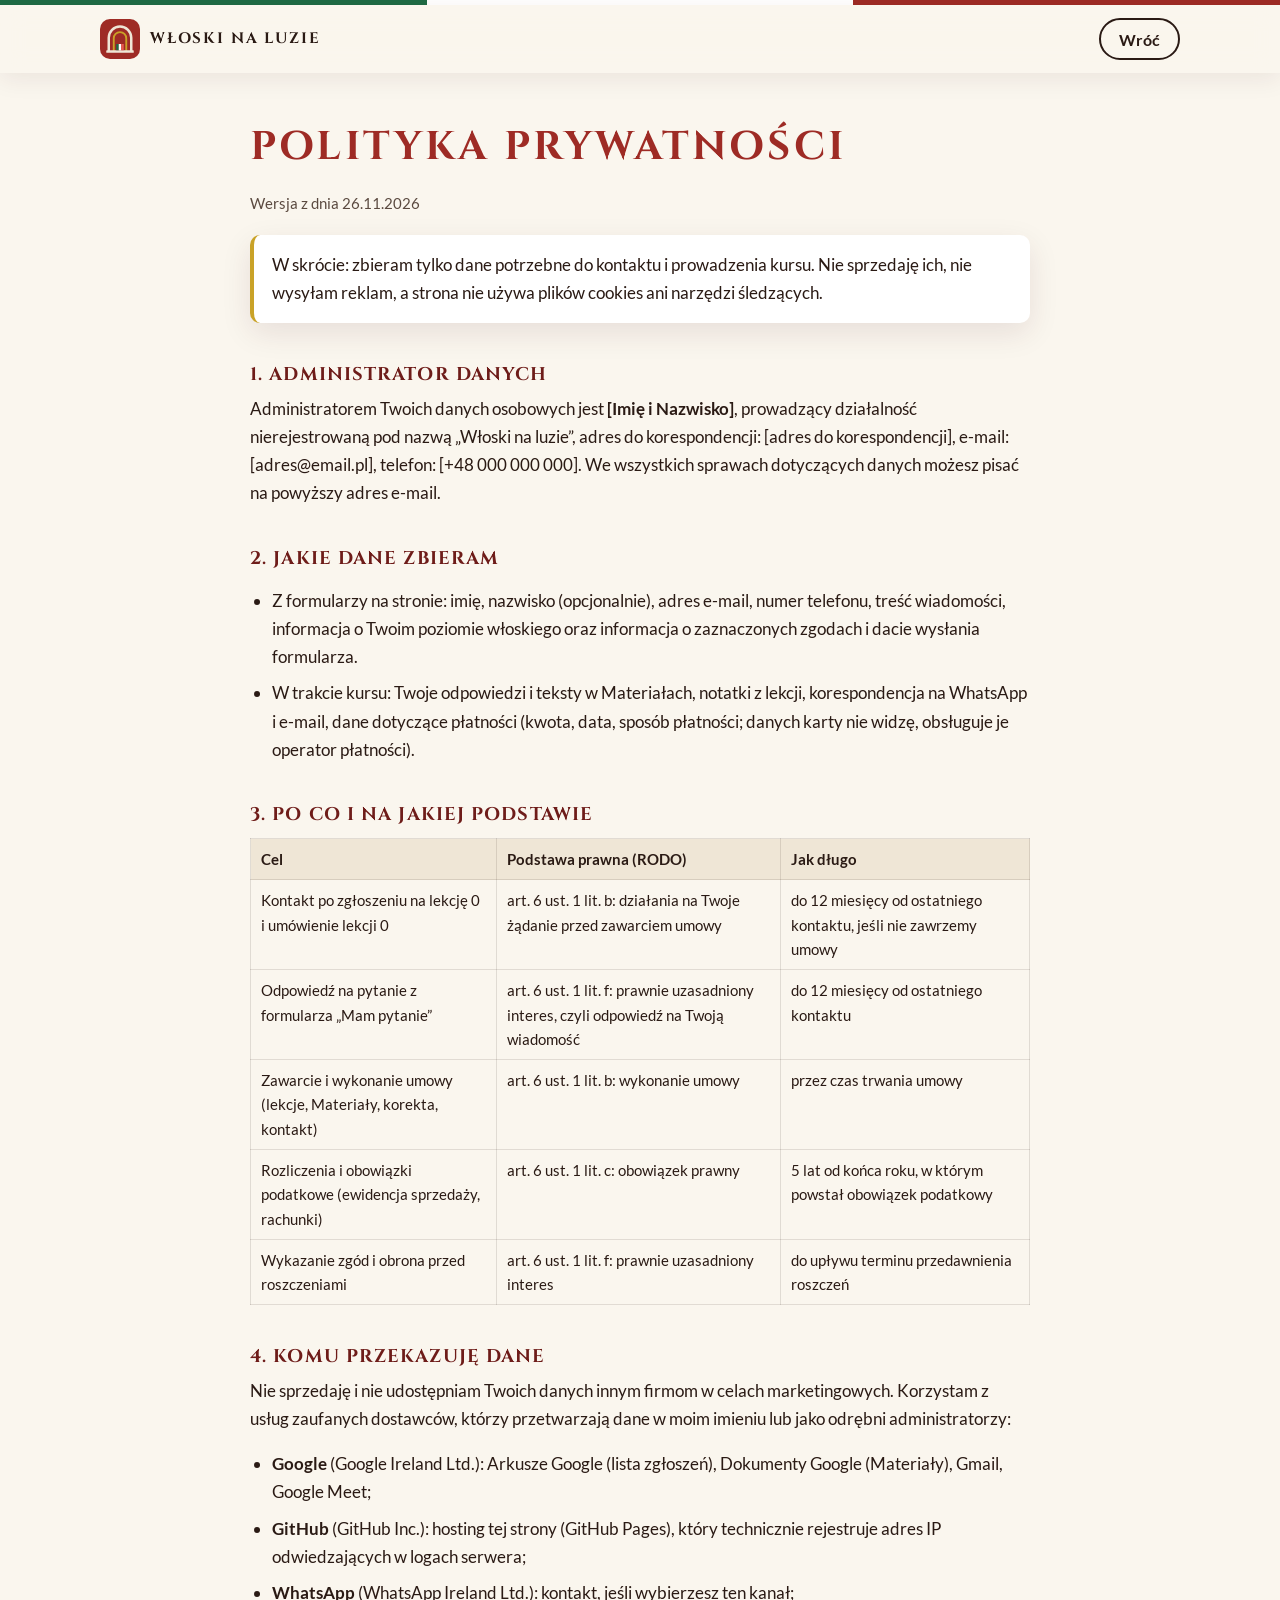
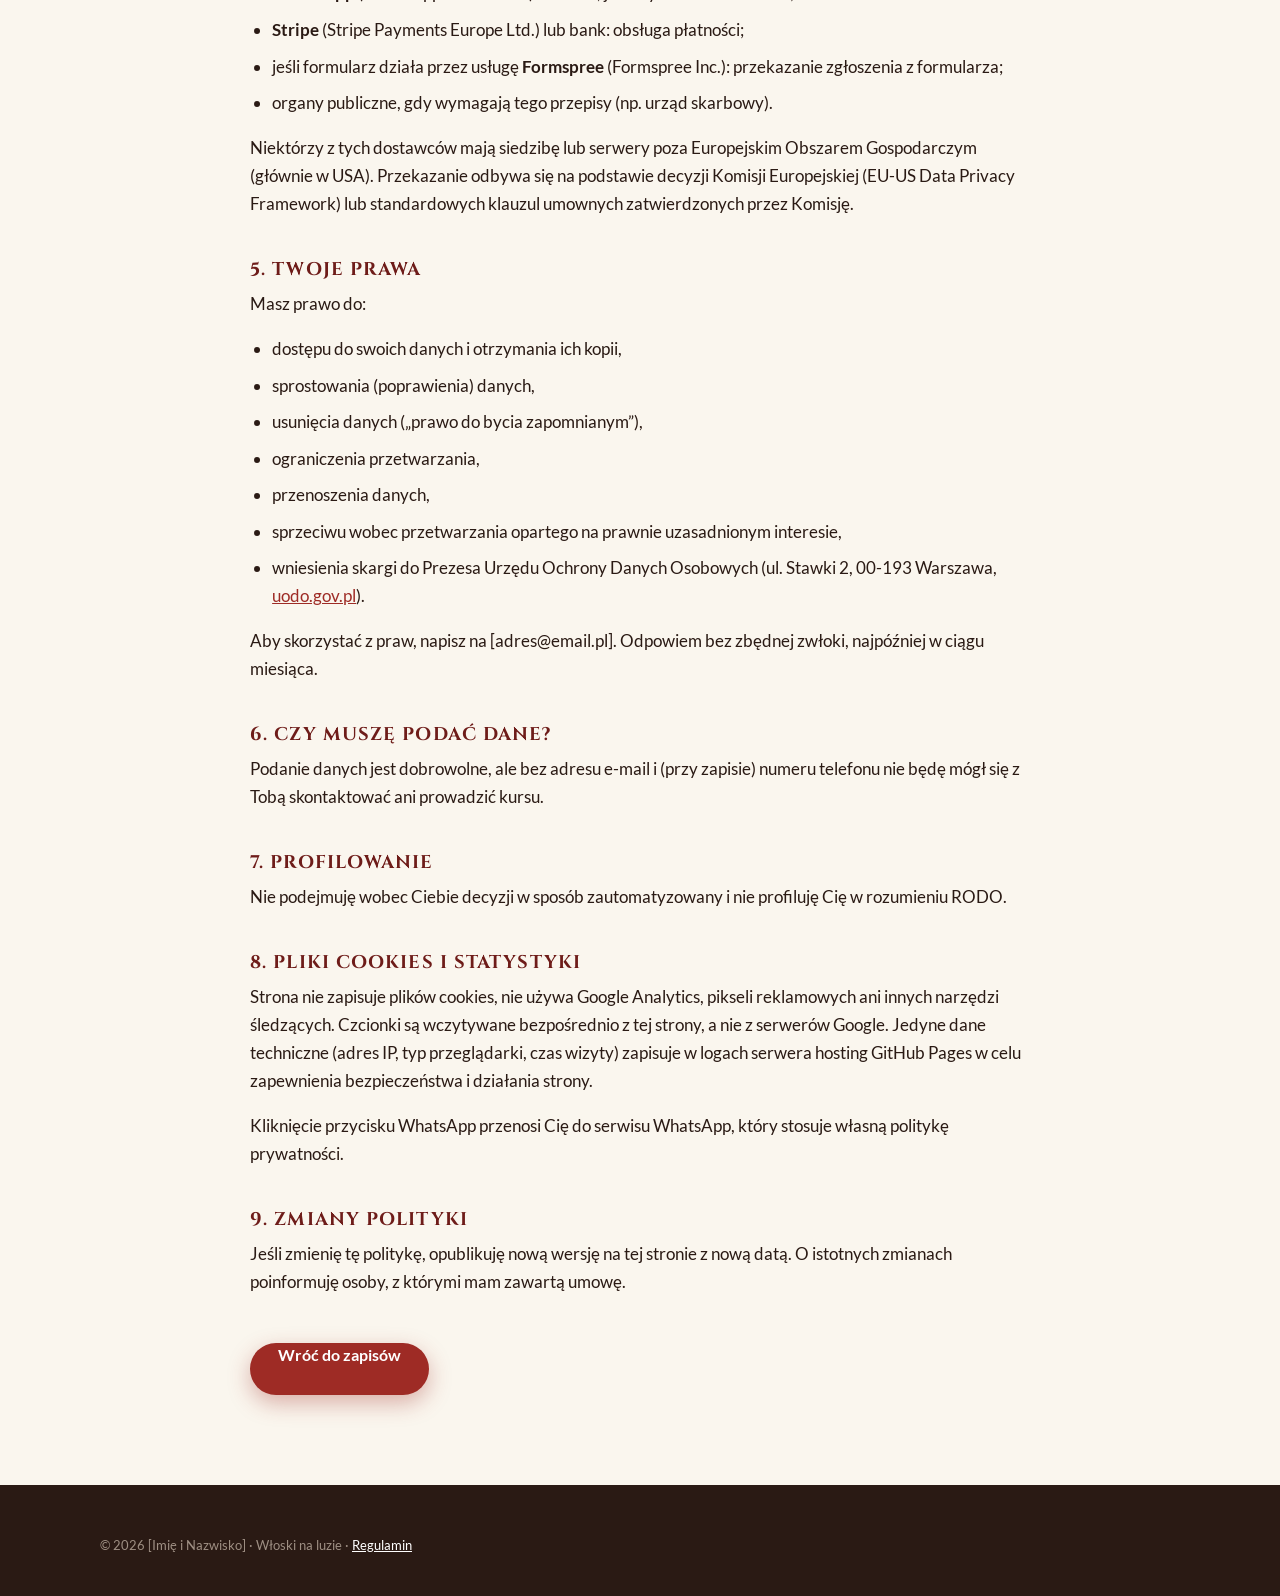
==== polityka-prywatnosci.html @ fc9fe1fd "Strona zapisów na kurs Włoski offline Strona główna (mobile first, animacje), formularze zapisu i py" ====
<!doctype html>
<html lang="pl">
<head>
  <meta charset="utf-8">
  <meta name="viewport" content="width=device-width, initial-scale=1, viewport-fit=cover">
  <title>Polityka prywatności · Włoski na luzie</title>
  <meta name="description" content="Jak Włoski na luzie przetwarza dane osobowe (RODO).">
  <meta name="theme-color" content="#9E2B25">
  <link rel="icon" href="favicon.svg" type="image/svg+xml">
  <link rel="stylesheet" href="assets/css/fonts.css">
  <link rel="stylesheet" href="assets/css/style.css">
</head>
<body>
<div class="tricolore" aria-hidden="true"></div>
<header class="nav scrolled">
  <div class="container nav-inner">
    <a class="brand" href="index.html"><img src="assets/img/logo.svg" alt="" width="40" height="40"><span>Włoski na luzie</span></a>
    <a class="btn btn-ghost" style="min-height:42px;padding:0 18px" href="index.html#zapisy">Wróć</a>
  </div>
</header>

<main class="legal-page" id="main">
  <h1>Polityka prywatności</h1>
  <p class="meta">Wersja z dnia <span data-cfg="termsVersion">26.11.2026</span></p>

  <div class="box-note">W skrócie: zbieram tylko dane potrzebne do kontaktu i prowadzenia kursu. Nie sprzedaję ich, nie wysyłam reklam, a strona nie używa plików cookies ani narzędzi śledzących.</div>

  <h2>1. Administrator danych</h2>
  <p>Administratorem Twoich danych osobowych jest <strong><span data-cfg="ownerName">[Imię i Nazwisko]</span></strong>, prowadzący działalność nierejestrowaną pod nazwą „Włoski na luzie”, adres do korespondencji: <span data-cfg="ownerAddress">[adres do korespondencji]</span>, e-mail: <span data-cfg="ownerEmail">[adres@email.pl]</span>, telefon: <span data-cfg="ownerPhone">[+48 000 000 000]</span>. We wszystkich sprawach dotyczących danych możesz pisać na powyższy adres e-mail.</p>

  <h2>2. Jakie dane zbieram</h2>
  <ul>
    <li>Z formularzy na stronie: imię, nazwisko (opcjonalnie), adres e-mail, numer telefonu, treść wiadomości, informacja o Twoim poziomie włoskiego oraz informacja o zaznaczonych zgodach i dacie wysłania formularza.</li>
    <li>W trakcie kursu: Twoje odpowiedzi i teksty w Materiałach, notatki z lekcji, korespondencja na WhatsApp i e-mail, dane dotyczące płatności (kwota, data, sposób płatności; danych karty nie widzę, obsługuje je operator płatności).</li>
  </ul>

  <h2>3. Po co i na jakiej podstawie</h2>
  <table>
    <thead><tr><th>Cel</th><th>Podstawa prawna (RODO)</th><th>Jak długo</th></tr></thead>
    <tbody>
      <tr><td>Kontakt po zgłoszeniu na lekcję 0 i umówienie lekcji 0</td><td>art. 6 ust. 1 lit. b: działania na Twoje żądanie przed zawarciem umowy</td><td>do 12 miesięcy od ostatniego kontaktu, jeśli nie zawrzemy umowy</td></tr>
      <tr><td>Odpowiedź na pytanie z formularza „Mam pytanie”</td><td>art. 6 ust. 1 lit. f: prawnie uzasadniony interes, czyli odpowiedź na Twoją wiadomość</td><td>do 12 miesięcy od ostatniego kontaktu</td></tr>
      <tr><td>Zawarcie i wykonanie umowy (lekcje, Materiały, korekta, kontakt)</td><td>art. 6 ust. 1 lit. b: wykonanie umowy</td><td>przez czas trwania umowy</td></tr>
      <tr><td>Rozliczenia i obowiązki podatkowe (ewidencja sprzedaży, rachunki)</td><td>art. 6 ust. 1 lit. c: obowiązek prawny</td><td>5 lat od końca roku, w którym powstał obowiązek podatkowy</td></tr>
      <tr><td>Wykazanie zgód i obrona przed roszczeniami</td><td>art. 6 ust. 1 lit. f: prawnie uzasadniony interes</td><td>do upływu terminu przedawnienia roszczeń</td></tr>
    </tbody>
  </table>

  <h2>4. Komu przekazuję dane</h2>
  <p>Nie sprzedaję i nie udostępniam Twoich danych innym firmom w celach marketingowych. Korzystam z usług zaufanych dostawców, którzy przetwarzają dane w moim imieniu lub jako odrębni administratorzy:</p>
  <ul>
    <li><strong>Google</strong> (Google Ireland Ltd.): Arkusze Google (lista zgłoszeń), Dokumenty Google (Materiały), Gmail, Google Meet;</li>
    <li><strong>GitHub</strong> (GitHub Inc.): hosting tej strony (GitHub Pages), który technicznie rejestruje adres IP odwiedzających w logach serwera;</li>
    <li><strong>WhatsApp</strong> (WhatsApp Ireland Ltd.): kontakt, jeśli wybierzesz ten kanał;</li>
    <li><strong>Stripe</strong> (Stripe Payments Europe Ltd.) lub bank: obsługa płatności;</li>
    <li>jeśli formularz działa przez usługę <strong>Formspree</strong> (Formspree Inc.): przekazanie zgłoszenia z formularza;</li>
    <li>organy publiczne, gdy wymagają tego przepisy (np. urząd skarbowy).</li>
  </ul>
  <p>Niektórzy z tych dostawców mają siedzibę lub serwery poza Europejskim Obszarem Gospodarczym (głównie w USA). Przekazanie odbywa się na podstawie decyzji Komisji Europejskiej (EU-US Data Privacy Framework) lub standardowych klauzul umownych zatwierdzonych przez Komisję.</p>

  <h2>5. Twoje prawa</h2>
  <p>Masz prawo do:</p>
  <ul>
    <li>dostępu do swoich danych i otrzymania ich kopii,</li>
    <li>sprostowania (poprawienia) danych,</li>
    <li>usunięcia danych („prawo do bycia zapomnianym”),</li>
    <li>ograniczenia przetwarzania,</li>
    <li>przenoszenia danych,</li>
    <li>sprzeciwu wobec przetwarzania opartego na prawnie uzasadnionym interesie,</li>
    <li>wniesienia skargi do Prezesa Urzędu Ochrony Danych Osobowych (ul. Stawki 2, 00-193 Warszawa, <a href="https://uodo.gov.pl" target="_blank" rel="noopener">uodo.gov.pl</a>).</li>
  </ul>
  <p>Aby skorzystać z praw, napisz na <span data-cfg="ownerEmail">[adres@email.pl]</span>. Odpowiem bez zbędnej zwłoki, najpóźniej w ciągu miesiąca.</p>

  <h2>6. Czy muszę podać dane?</h2>
  <p>Podanie danych jest dobrowolne, ale bez adresu e-mail i (przy zapisie) numeru telefonu nie będę mógł się z Tobą skontaktować ani prowadzić kursu.</p>

  <h2>7. Profilowanie</h2>
  <p>Nie podejmuję wobec Ciebie decyzji w sposób zautomatyzowany i nie profiluję Cię w rozumieniu RODO.</p>

  <h2>8. Pliki cookies i statystyki</h2>
  <p>Strona nie zapisuje plików cookies, nie używa Google Analytics, pikseli reklamowych ani innych narzędzi śledzących. Czcionki są wczytywane bezpośrednio z tej strony, a nie z serwerów Google. Jedyne dane techniczne (adres IP, typ przeglądarki, czas wizyty) zapisuje w logach serwera hosting GitHub Pages w celu zapewnienia bezpieczeństwa i działania strony.</p>
  <p>Kliknięcie przycisku WhatsApp przenosi Cię do serwisu WhatsApp, który stosuje własną politykę prywatności.</p>

  <h2>9. Zmiany polityki</h2>
  <p>Jeśli zmienię tę politykę, opublikuję nową wersję na tej stronie z nową datą. O istotnych zmianach poinformuję osoby, z którymi mam zawartą umowę.</p>

  <a class="btn btn-primary back-top" href="index.html#zapisy">Wróć do zapisów</a>
</main>

<footer class="footer" style="padding-bottom:40px">
  <div class="container"><div class="legal" style="border:0;margin:0;padding:0">© 2026 <span data-cfg="ownerName">[Imię i Nazwisko]</span> · Włoski na luzie · <a href="regulamin.html">Regulamin</a></div></div>
</footer>
<script src="assets/js/config.js"></script>
<script src="assets/js/main.js"></script>
</body>
</html>
---- assets/css/fonts.css ----
/* Cinzel i Lato (SIL Open Font License 1.1), hostowane lokalnie: bez wysyłania IP odwiedzających do Google. */
/* Cinzel normal 500 latin-ext */
@font-face {
  font-family: 'Cinzel';
  font-style: normal;
  font-weight: 500;
  font-display: swap;
  src: url('../fonts/cinzel-latin-ext.woff2') format('woff2');
  unicode-range: U+0100-02BA, U+02BD-02C5, U+02C7-02CC, U+02CE-02D7, U+02DD-02FF, U+0304, U+0308, U+0329, U+1D00-1DBF, U+1E00-1E9F, U+1EF2-1EFF, U+2020, U+20A0-20AB, U+20AD-20C4, U+2113, U+2C60-2C7F, U+A720-A7FF;
}
/* Cinzel normal 500 latin */
@font-face {
  font-family: 'Cinzel';
  font-style: normal;
  font-weight: 500;
  font-display: swap;
  src: url('../fonts/cinzel-latin.woff2') format('woff2');
  unicode-range: U+0000-00FF, U+0131, U+0152-0153, U+02BB-02BC, U+02C6, U+02DA, U+02DC, U+0304, U+0308, U+0329, U+2000-206F, U+20AC, U+2122, U+2191, U+2193, U+2212, U+2215, U+FEFF, U+FFFD;
}
/* Cinzel normal 700 latin-ext */
@font-face {
  font-family: 'Cinzel';
  font-style: normal;
  font-weight: 700;
  font-display: swap;
  src: url('../fonts/cinzel-latin-ext.woff2') format('woff2');
  unicode-range: U+0100-02BA, U+02BD-02C5, U+02C7-02CC, U+02CE-02D7, U+02DD-02FF, U+0304, U+0308, U+0329, U+1D00-1DBF, U+1E00-1E9F, U+1EF2-1EFF, U+2020, U+20A0-20AB, U+20AD-20C4, U+2113, U+2C60-2C7F, U+A720-A7FF;
}
/* Cinzel normal 700 latin */
@font-face {
  font-family: 'Cinzel';
  font-style: normal;
  font-weight: 700;
  font-display: swap;
  src: url('../fonts/cinzel-latin.woff2') format('woff2');
  unicode-range: U+0000-00FF, U+0131, U+0152-0153, U+02BB-02BC, U+02C6, U+02DA, U+02DC, U+0304, U+0308, U+0329, U+2000-206F, U+20AC, U+2122, U+2191, U+2193, U+2212, U+2215, U+FEFF, U+FFFD;
}
/* Lato italic 400 latin-ext */
@font-face {
  font-family: 'Lato';
  font-style: italic;
  font-weight: 400;
  font-display: swap;
  src: url('../fonts/lato-italic-400-latin-ext.woff2') format('woff2');
  unicode-range: U+0100-02BA, U+02BD-02C5, U+02C7-02CC, U+02CE-02D7, U+02DD-02FF, U+0304, U+0308, U+0329, U+1D00-1DBF, U+1E00-1E9F, U+1EF2-1EFF, U+2020, U+20A0-20AB, U+20AD-20C4, U+2113, U+2C60-2C7F, U+A720-A7FF;
}
/* Lato italic 400 latin */
@font-face {
  font-family: 'Lato';
  font-style: italic;
  font-weight: 400;
  font-display: swap;
  src: url('../fonts/lato-italic-400-latin.woff2') format('woff2');
  unicode-range: U+0000-00FF, U+0131, U+0152-0153, U+02BB-02BC, U+02C6, U+02DA, U+02DC, U+0304, U+0308, U+0329, U+2000-206F, U+20AC, U+2122, U+2191, U+2193, U+2212, U+2215, U+FEFF, U+FFFD;
}
/* Lato normal 400 latin-ext */
@font-face {
  font-family: 'Lato';
  font-style: normal;
  font-weight: 400;
  font-display: swap;
  src: url('../fonts/lato-normal-400-latin-ext.woff2') format('woff2');
  unicode-range: U+0100-02BA, U+02BD-02C5, U+02C7-02CC, U+02CE-02D7, U+02DD-02FF, U+0304, U+0308, U+0329, U+1D00-1DBF, U+1E00-1E9F, U+1EF2-1EFF, U+2020, U+20A0-20AB, U+20AD-20C4, U+2113, U+2C60-2C7F, U+A720-A7FF;
}
/* Lato normal 400 latin */
@font-face {
  font-family: 'Lato';
  font-style: normal;
  font-weight: 400;
  font-display: swap;
  src: url('../fonts/lato-normal-400-latin.woff2') format('woff2');
  unicode-range: U+0000-00FF, U+0131, U+0152-0153, U+02BB-02BC, U+02C6, U+02DA, U+02DC, U+0304, U+0308, U+0329, U+2000-206F, U+20AC, U+2122, U+2191, U+2193, U+2212, U+2215, U+FEFF, U+FFFD;
}
/* Lato normal 700 latin-ext */
@font-face {
  font-family: 'Lato';
  font-style: normal;
  font-weight: 700;
  font-display: swap;
  src: url('../fonts/lato-normal-700-latin-ext.woff2') format('woff2');
  unicode-range: U+0100-02BA, U+02BD-02C5, U+02C7-02CC, U+02CE-02D7, U+02DD-02FF, U+0304, U+0308, U+0329, U+1D00-1DBF, U+1E00-1E9F, U+1EF2-1EFF, U+2020, U+20A0-20AB, U+20AD-20C4, U+2113, U+2C60-2C7F, U+A720-A7FF;
}
/* Lato normal 700 latin */
@font-face {
  font-family: 'Lato';
  font-style: normal;
  font-weight: 700;
  font-display: swap;
  src: url('../fonts/lato-normal-700-latin.woff2') format('woff2');
  unicode-range: U+0000-00FF, U+0131, U+0152-0153, U+02BB-02BC, U+02C6, U+02DA, U+02DC, U+0304, U+0308, U+0329, U+2000-206F, U+20AC, U+2122, U+2191, U+2193, U+2212, U+2215, U+FEFF, U+FFFD;
}
---- assets/css/style.css ----
/* ==========================================================
   Włoski na luzie - style strony
   Paleta: marka (czerwień pompejańska, trawertyn, złoto) + akcent trikoloru (zieleń, biel, czerwień)
   ========================================================== */

:root {
  --red: #9E2B25;          /* czerwień pompejańska, kolor główny */
  --red-dark: #6E1C19;
  --green: #1E6B45;        /* zieleń bazyliowa, trikolor */
  --green-light: #2F8A5B;
  --gold: #C9A227;
  --gold-dark: #8C6D12;
  --travertine: #EFE6D6;
  --cream: #FAF6EE;
  --white: #FFFFFF;
  --ink: #2A1A14;
  --ink-soft: #5B4A40;
  --purple: #43182B;       /* tło ciemnych sekcji */
  --line: rgba(42, 26, 20, .12);

  --font-head: "Cinzel", "Times New Roman", serif;
  --font-body: "Lato", system-ui, -apple-system, "Segoe UI", sans-serif;

  --radius: 18px;
  --radius-sm: 10px;
  --shadow: 0 10px 30px rgba(67, 24, 43, .10);
  --shadow-lg: 0 24px 60px rgba(67, 24, 43, .18);
  --max: 1120px;
  --ease: cubic-bezier(.2, .8, .2, 1);
}

*, *::before, *::after { box-sizing: border-box; }
html { scroll-behavior: smooth; -webkit-text-size-adjust: 100%; }
section[id], input, textarea, select, h2[id] { scroll-margin-top: 90px; }
body {
  margin: 0;
  font-family: var(--font-body);
  font-size: 17px;
  line-height: 1.65;
  color: var(--ink);
  background: var(--cream);
  overflow-x: hidden;
}
img, svg { max-width: 100%; display: block; }
a { color: var(--red); }
a:hover { color: var(--red-dark); }
:focus-visible { outline: 3px solid var(--gold); outline-offset: 3px; border-radius: 4px; }

.container { width: 100%; max-width: var(--max); margin: 0 auto; padding: 0 20px; }
.skip { position: absolute; left: -999px; top: 0; background: var(--ink); color: #fff; padding: 10px 14px; z-index: 999; }
.skip:focus { left: 10px; top: 10px; }

/* Trikolor - cienki pasek */
.tricolore { height: 5px; background: linear-gradient(90deg, var(--green) 0 33.33%, var(--white) 33.33% 66.66%, var(--red) 66.66%); }

/* ---------- Typografia ---------- */
h1, h2, h3 { font-family: var(--font-head); font-weight: 700; line-height: 1.2; margin: 0 0 .5em; }
h1 { font-size: clamp(2rem, 7vw, 3.6rem); letter-spacing: .04em; }
h2 { font-size: clamp(1.55rem, 4.6vw, 2.4rem); letter-spacing: .08em; text-transform: uppercase; color: var(--red); }
h3 { font-size: 1.15rem; letter-spacing: .06em; text-transform: uppercase; color: var(--red-dark); }
p { margin: 0 0 1em; }
.eyebrow {
  display: inline-block; font-size: .78rem; font-weight: 700; letter-spacing: .18em; text-transform: uppercase;
  color: var(--green); margin-bottom: 14px;
}
.lead { font-size: 1.12rem; color: var(--ink-soft); max-width: 640px; }
.section { padding: 88px 0; position: relative; }
.section-head { max-width: 720px; margin-bottom: 44px; }
.section-head.center { margin-left: auto; margin-right: auto; text-align: center; }
.section-head.center .lead { margin-left: auto; margin-right: auto; }
.alt { background: var(--travertine); }
.it { font-style: italic; color: var(--green); }
.end { color: var(--red); font-weight: 700; }

/* ---------- Przyciski ---------- */
.btn {
  display: inline-flex; align-items: center; justify-content: center; gap: 10px;
  min-height: 52px; padding: 0 26px; border-radius: 999px; border: 2px solid transparent;
  font: 700 1rem var(--font-body); text-decoration: none; cursor: pointer;
  transition: transform .25s var(--ease), box-shadow .25s var(--ease), background .25s, color .25s;
  -webkit-tap-highlight-color: transparent;
}
.btn:active { transform: scale(.97); }
.btn-primary { background: var(--red); color: #fff; box-shadow: 0 8px 22px rgba(158, 43, 37, .35); }
.btn-primary:hover { background: var(--red-dark); color: #fff; transform: translateY(-2px); }
.btn-green { background: var(--green); color: #fff; box-shadow: 0 8px 22px rgba(30, 107, 69, .3); }
.btn-green:hover { background: var(--green-light); color: #fff; transform: translateY(-2px); }
.btn-ghost { background: transparent; color: var(--ink); border-color: var(--ink); }
.btn-ghost:hover { background: var(--ink); color: #fff; }
.btn-block { width: 100%; }
.btn svg { width: 20px; height: 20px; flex: none; }

/* ---------- Nawigacja ---------- */
.nav {
  position: sticky; top: 0; z-index: 50;
  background: rgba(250, 246, 238, .86); backdrop-filter: saturate(1.4) blur(12px); -webkit-backdrop-filter: saturate(1.4) blur(12px);
  transition: box-shadow .3s;
}
.nav.scrolled { box-shadow: 0 6px 24px rgba(67, 24, 43, .08); }
.nav-inner { display: flex; align-items: center; justify-content: space-between; height: 68px; }
.brand { display: flex; align-items: center; gap: 10px; text-decoration: none; color: var(--ink); }
.brand img { width: 40px; height: 40px; }
.brand span { font-family: var(--font-head); font-weight: 700; letter-spacing: .12em; font-size: .95rem; text-transform: uppercase; }
.nav-links { display: none; gap: 26px; align-items: center; list-style: none; margin: 0; padding: 0; }
.nav-links a { color: var(--ink); text-decoration: none; font-weight: 700; font-size: .95rem; position: relative; }
.nav-links a:not(.btn)::after {
  content: ""; position: absolute; left: 0; right: 0; bottom: -4px; height: 2px; background: var(--red);
  transform: scaleX(0); transform-origin: left; transition: transform .3s var(--ease);
}
.nav-links a:not(.btn):hover::after { transform: scaleX(1); }
.nav-links .btn { min-height: 42px; padding: 0 20px; color: #fff; }
.burger {
  width: 46px; height: 46px; border: 0; background: transparent; cursor: pointer; position: relative;
  -webkit-tap-highlight-color: transparent;
}
.burger span, .burger span::before, .burger span::after {
  position: absolute; left: 11px; width: 24px; height: 2px; background: var(--ink); border-radius: 2px;
  transition: transform .3s var(--ease), background .2s; content: "";
}
.burger span { top: 22px; }
.burger span::before { top: -7px; left: 0; }
.burger span::after { top: 7px; left: 0; }
.nav.open .burger span { background: transparent; }
.nav.open .burger span::before { transform: translateY(7px) rotate(45deg); }
.nav.open .burger span::after { transform: translateY(-7px) rotate(-45deg); }

.mobile-menu {
  position: fixed; inset: 73px 0 0 0; background: var(--cream); z-index: 49;
  display: flex; flex-direction: column; padding: 30px 24px; gap: 6px;
  transform: translateY(-12px); opacity: 0; visibility: hidden;
  transition: opacity .3s var(--ease), transform .3s var(--ease), visibility .3s;
}
.nav.open + .mobile-menu { opacity: 1; transform: none; visibility: visible; }
.mobile-menu a:not(.btn) {
  font-family: var(--font-head); font-size: 1.35rem; letter-spacing: .08em; text-transform: uppercase;
  color: var(--ink); text-decoration: none; padding: 14px 0; border-bottom: 1px solid var(--line);
}
.mobile-menu .btn { margin-top: 22px; }

@media (min-width: 900px) {
  .nav-links { display: flex; }
  .burger, .mobile-menu { display: none; }
}

/* ---------- Hero ---------- */
.hero { position: relative; overflow: hidden; padding: 56px 0 80px; }
.hero-grid { display: grid; gap: 40px; align-items: center; position: relative; z-index: 2; }
.hero h1 { color: var(--ink); }
.hero h1 .accent { color: var(--red); display: block; }
.rotator {
  display: inline-grid; vertical-align: bottom; height: 1.2em; overflow: hidden; color: var(--green);
  font-style: italic;
}
.rotator span { grid-area: 1 / 1; transform: translateY(110%); opacity: 0; transition: transform .6s var(--ease), opacity .6s; }
.rotator span.on { transform: none; opacity: 1; }
.rotator span.out { transform: translateY(-110%); opacity: 0; }
.hero .lead { margin: 18px 0 28px; }
.hero-cta { display: flex; flex-direction: column; gap: 12px; }
.hero-note { font-size: .9rem; color: var(--ink-soft); margin-top: 14px; }
.stats { display: grid; grid-template-columns: repeat(3, 1fr); gap: 12px; margin-top: 34px; }
.stat { background: var(--white); border-radius: var(--radius-sm); padding: 14px 10px; text-align: center; box-shadow: var(--shadow); }
.stat b { display: block; font-family: var(--font-head); font-size: 1.6rem; color: var(--red); line-height: 1.1; }
.stat small { font-size: .78rem; color: var(--ink-soft); line-height: 1.3; display: block; margin-top: 4px; }

.blob { position: absolute; border-radius: 50%; filter: blur(60px); opacity: .35; z-index: 0; animation: float 14s ease-in-out infinite; }
.blob.g { width: 340px; height: 340px; background: var(--green-light); top: -80px; left: -120px; }
.blob.r { width: 380px; height: 380px; background: var(--red); bottom: -140px; right: -140px; animation-delay: -5s; opacity: .22; }
.blob.y { width: 220px; height: 220px; background: var(--gold); top: 40%; right: 20%; animation-delay: -9s; opacity: .22; }
@keyframes float {
  0%, 100% { transform: translate(0, 0) scale(1); }
  33% { transform: translate(30px, -20px) scale(1.08); }
  66% { transform: translate(-20px, 25px) scale(.95); }
}

/* Karta z łukiem w hero */
.hero-art { position: relative; max-width: 420px; margin: 0 auto; width: 100%; }
.arch-card {
  position: relative; background: var(--white); border-radius: 210px 210px var(--radius) var(--radius);
  padding: 34px 26px 26px; box-shadow: var(--shadow-lg); overflow: hidden;
}
.arch-card::before {
  content: ""; position: absolute; inset: 10px; border: 1.5px solid var(--gold);
  border-radius: 200px 200px 12px 12px; pointer-events: none;
}
.arch-svg { width: 100%; height: auto; }
.arch-svg .draw { stroke-dasharray: 1200; stroke-dashoffset: 1200; animation: draw 2.6s var(--ease) .3s forwards; }
@keyframes draw { to { stroke-dashoffset: 0; } }

.conj { position: relative; text-align: center; margin-top: 4px; }
.conj-title { font-family: var(--font-head); letter-spacing: .14em; font-size: .85rem; color: var(--gold-dark); text-transform: uppercase; }
.conj-verb { font-size: 2rem; font-weight: 700; margin: 6px 0 2px; min-height: 1.4em; }
.conj-verb .p { color: var(--ink-soft); font-weight: 400; margin-right: 8px; }
.conj-verb .end { transition: opacity .3s; }
.conj-pl { color: var(--ink-soft); font-size: .95rem; min-height: 1.5em; }
.conj-hint { font-size: .78rem; color: var(--ink-soft); margin-top: 10px; }
.conj-dots { display: flex; justify-content: center; gap: 6px; margin-top: 12px; }
.conj-dots i { width: 7px; height: 7px; border-radius: 50%; background: var(--line); transition: background .3s, transform .3s; }
.conj-dots i.on { background: var(--red); transform: scale(1.3); }

.floating-chip {
  position: absolute; background: var(--white); border-radius: 999px; padding: 8px 14px; font-size: .85rem; font-weight: 700;
  box-shadow: var(--shadow); white-space: nowrap; animation: bob 5s ease-in-out infinite;
}
.floating-chip.c1 { top: 18%; left: -6%; color: var(--green); }
.floating-chip.c2 { bottom: 12%; right: -4%; color: var(--red); animation-delay: -2.5s; }
@keyframes bob { 50% { transform: translateY(-10px); } }

@media (min-width: 900px) {
  .hero { padding: 90px 0 110px; }
  .hero-grid { grid-template-columns: 1.15fr .85fr; gap: 60px; }
  .hero-cta { flex-direction: row; }
}

/* ---------- Reveal przy przewijaniu ---------- */
.reveal { opacity: 0; transform: translateY(28px); transition: opacity .8s var(--ease), transform .8s var(--ease); }
.reveal.in { opacity: 1; transform: none; }
.reveal[data-delay="1"] { transition-delay: .1s; }
.reveal[data-delay="2"] { transition-delay: .2s; }
.reveal[data-delay="3"] { transition-delay: .3s; }
.reveal[data-delay="4"] { transition-delay: .4s; }
.no-js .reveal { opacity: 1; transform: none; }

/* ---------- Karty ---------- */
.grid { display: grid; gap: 18px; }
@media (min-width: 700px) { .grid-2 { grid-template-columns: repeat(2, 1fr); } .grid-3 { grid-template-columns: repeat(2, 1fr); } }
@media (min-width: 1000px) { .grid-3 { grid-template-columns: repeat(3, 1fr); } }
.card {
  background: var(--white); border-radius: var(--radius); padding: 26px; box-shadow: var(--shadow);
  transition: transform .35s var(--ease), box-shadow .35s var(--ease); position: relative;
}
.card:hover { transform: translateY(-4px); box-shadow: var(--shadow-lg); }
.card h3 { margin-top: 14px; }
.card p:last-child { margin-bottom: 0; }
.icon {
  width: 52px; height: 52px; border-radius: 14px; display: grid; place-items: center;
  background: var(--travertine); color: var(--red);
}
.icon svg { width: 26px; height: 26px; }
.icon.g { background: rgba(30, 107, 69, .1); color: var(--green); }
.icon.y { background: rgba(201, 162, 39, .16); color: var(--gold-dark); }

/* Problem -> rozwiązanie */
.pain { display: flex; gap: 14px; align-items: flex-start; }
.pain .x { flex: none; width: 30px; height: 30px; border-radius: 50%; background: rgba(158, 43, 37, .1); color: var(--red); display: grid; place-items: center; font-weight: 700; }
.pain .v { background: rgba(30, 107, 69, .12); color: var(--green); }

/* ---------- Oś czasu kursu ---------- */
.timeline { position: relative; padding: 0 0 0 34px; }
.timeline ol { list-style: none; margin: 0; padding: 0; }
.timeline::before { content: ""; position: absolute; left: 11px; top: 6px; bottom: 6px; width: 3px; background: var(--line); border-radius: 3px; }
.timeline .progress { position: absolute; left: 11px; top: 6px; width: 3px; height: 0; background: linear-gradient(var(--green), var(--gold), var(--red)); border-radius: 3px; transition: height .2s linear; }
.step { position: relative; padding: 0 0 34px; }
.step:last-child { padding-bottom: 0; }
.step::before {
  content: ""; position: absolute; left: -31px; top: 4px; width: 19px; height: 19px; border-radius: 50%;
  background: var(--cream); border: 3px solid var(--line); transition: border-color .4s, background .4s, transform .4s var(--ease);
}
.step.in::before { border-color: var(--red); background: var(--white); transform: scale(1.15); }
.alt .step::before { background: var(--travertine); }
.step-card { background: var(--white); border-radius: var(--radius); padding: 22px; box-shadow: var(--shadow); }
.step-meta { display: flex; flex-wrap: wrap; gap: 8px; margin-bottom: 10px; }
.tag { display: inline-block; font-size: .75rem; font-weight: 700; letter-spacing: .06em; padding: 4px 10px; border-radius: 999px; background: var(--travertine); color: var(--ink-soft); text-transform: uppercase; }
.tag.free { background: var(--green); color: #fff; }
.tag.red { background: rgba(158, 43, 37, .1); color: var(--red); }
.step-card h3 { margin: 0 0 6px; }
.step-card p { margin: 0; color: var(--ink-soft); }
.loop-note { margin-top: 26px; padding: 18px 22px; border-left: 4px solid var(--gold); background: var(--white); border-radius: var(--radius-sm); color: var(--ink-soft); }
@media (min-width: 900px) { .timeline { max-width: 760px; margin: 0 auto; } }

/* ---------- Ciemna sekcja (kolor) ---------- */
.dark { background: var(--purple); color: #F3EAE0; overflow: hidden; }
.dark h2 { color: #fff; }
.dark .lead { color: #D9C9BB; }
.dark .eyebrow { color: var(--gold); }
.dark .card { background: rgba(255, 255, 255, .06); box-shadow: none; border: 1px solid rgba(255, 255, 255, .12); color: #F3EAE0; }
.dark .card h3 { color: var(--gold); }
.dark .card:hover { background: rgba(255, 255, 255, .1); }
.doc-demo { background: #fff; color: var(--ink); border-radius: var(--radius); padding: 22px; box-shadow: var(--shadow-lg); font-size: .95rem; }
.doc-tabs { display: flex; gap: 6px; overflow-x: auto; margin: -6px -6px 16px; padding: 6px; scrollbar-width: none; }
.doc-tabs::-webkit-scrollbar { display: none; }
.doc-tabs span { flex: none; font-size: .75rem; padding: 5px 10px; border-radius: 6px; background: var(--travertine); color: var(--ink-soft); font-weight: 700; }
.doc-tabs span.on { background: var(--red); color: #fff; }
.doc-demo table { width: 100%; border-collapse: collapse; margin: 8px 0 14px; }
.doc-demo th { background: var(--travertine); text-align: left; padding: 6px 10px; font-size: .8rem; }
.doc-demo td { padding: 6px 10px; border-bottom: 1px solid var(--line); }
.m { color: #1F5FA8; font-weight: 700; }
.f { color: #C2185B; font-weight: 700; }
.box { border: 2px solid; border-radius: 8px; padding: 10px 12px; font-size: .9rem; margin-top: 10px; }
.box.ok { border-color: var(--green); background: rgba(30, 107, 69, .06); }
.box.stop { border-color: var(--red); background: #FFF6D6; }

/* ---------- Cennik ---------- */
.price-wrap { display: grid; gap: 22px; align-items: stretch; }
@media (min-width: 900px) { .price-wrap { grid-template-columns: 1fr 1fr; } }
.price-card {
  position: relative; background: var(--white); border-radius: 24px; padding: 34px 28px; box-shadow: var(--shadow-lg);
  border: 2px solid var(--red); overflow: hidden;
}
.price-card::after { content: ""; position: absolute; top: 0; left: 0; right: 0; height: 6px; background: linear-gradient(90deg, var(--green) 0 33.33%, #fff 33.33% 66.66%, var(--red) 66.66%); }
.price { font-family: var(--font-head); font-size: clamp(3rem, 12vw, 4.2rem); color: var(--red); line-height: 1; margin: 10px 0 4px; }
.price small { font-family: var(--font-body); font-size: 1rem; color: var(--ink-soft); }
.per-week { color: var(--green); font-weight: 700; margin-bottom: 18px; }
.checks { list-style: none; padding: 0; margin: 0 0 24px; }
.checks li { position: relative; padding: 7px 0 7px 32px; border-bottom: 1px dashed var(--line); }
.checks li::before {
  content: ""; position: absolute; left: 2px; top: 12px; width: 18px; height: 18px; border-radius: 50%;
  background: var(--green) url("data:image/svg+xml,%3Csvg xmlns='http://www.w3.org/2000/svg' viewBox='0 0 24 24' fill='none' stroke='white' stroke-width='3.5' stroke-linecap='round' stroke-linejoin='round'%3E%3Cpath d='M5 12l5 5 9-10'/%3E%3C/svg%3E") center / 12px no-repeat;
}
.compare { background: var(--white); border-radius: 24px; padding: 28px; box-shadow: var(--shadow); }
.bar-row { margin: 18px 0; }
.bar-label { display: flex; justify-content: space-between; font-weight: 700; font-size: .95rem; margin-bottom: 6px; gap: 10px; }
.bar { height: 16px; border-radius: 999px; background: var(--travertine); overflow: hidden; }
.bar i { display: block; height: 100%; width: 0; border-radius: 999px; transition: width 1.4s var(--ease); }
.bar i.us { background: linear-gradient(90deg, var(--green), var(--green-light)); }
.bar i.them { background: linear-gradient(90deg, #B9A89A, #8E7C70); }
.compare-table { width: 100%; border-collapse: collapse; margin-top: 22px; font-size: .93rem; }
.compare-table th, .compare-table td { padding: 10px 6px; border-bottom: 1px solid var(--line); text-align: left; vertical-align: top; }
.compare-table th { font-size: .78rem; letter-spacing: .06em; text-transform: uppercase; color: var(--ink-soft); }
.compare-table td.y { color: var(--green); font-weight: 700; }
.fine { font-size: .8rem; color: var(--ink-soft); margin-top: 14px; }

/* ---------- O mnie ---------- */
.about { display: grid; gap: 34px; align-items: center; }
@media (min-width: 900px) { .about { grid-template-columns: .8fr 1.2fr; gap: 60px; } }
.portrait { position: relative; max-width: 360px; margin: 0 auto; }
.portrait img { border-radius: 180px 180px var(--radius) var(--radius); box-shadow: var(--shadow-lg); width: 100%; aspect-ratio: 4 / 5; object-fit: cover; background: var(--travertine); }
.portrait::before { content: ""; position: absolute; inset: -12px 12px 12px -12px; border: 2px solid var(--gold); border-radius: 180px 180px var(--radius) var(--radius); z-index: -1; }
.about-facts { display: flex; flex-wrap: wrap; gap: 10px; margin-top: 18px; }
.about-facts span { background: var(--white); border-radius: 999px; padding: 8px 14px; font-weight: 700; font-size: .9rem; box-shadow: var(--shadow); }

/* ---------- FAQ ---------- */
.faq { max-width: 780px; margin: 0 auto; }
.faq details { background: var(--white); border-radius: var(--radius-sm); margin-bottom: 12px; box-shadow: var(--shadow); overflow: hidden; }
.faq summary {
  list-style: none; cursor: pointer; padding: 18px 54px 18px 20px; font-weight: 700; position: relative;
  -webkit-tap-highlight-color: transparent;
}
.faq summary::-webkit-details-marker { display: none; }
.faq summary::after {
  content: ""; position: absolute; right: 20px; top: 50%; width: 12px; height: 12px; margin-top: -8px;
  border-right: 2.5px solid var(--red); border-bottom: 2.5px solid var(--red); transform: rotate(45deg); transition: transform .3s var(--ease);
}
.faq details[open] summary::after { transform: rotate(225deg); margin-top: -2px; }
.faq .ans { padding: 0 20px 18px; color: var(--ink-soft); }
.faq .ans p:last-child { margin: 0; }

/* ---------- Formularze ---------- */
.form-wrap { max-width: 720px; margin: 0 auto; background: var(--white); border-radius: 24px; box-shadow: var(--shadow-lg); overflow: hidden; }
.tabs { display: grid; grid-template-columns: 1fr 1fr; background: var(--travertine); }
.tab {
  border: 0; background: transparent; padding: 18px 10px; font: 700 .95rem var(--font-body); color: var(--ink-soft);
  cursor: pointer; position: relative; -webkit-tap-highlight-color: transparent;
}
.tab[aria-selected="true"] { background: var(--white); color: var(--red); }
.tab[aria-selected="true"]::after { content: ""; position: absolute; left: 20%; right: 20%; top: 0; height: 3px; background: var(--red); border-radius: 0 0 3px 3px; }
.panel { padding: 28px 22px 30px; }
.panel[hidden] { display: none; }
@media (min-width: 700px) { .panel { padding: 36px 40px 40px; } }
.field { margin-bottom: 16px; }
.row2 { display: grid; gap: 0 14px; }
@media (min-width: 600px) { .row2 { grid-template-columns: 1fr 1fr; } }
label.lbl { display: block; font-weight: 700; font-size: .9rem; margin-bottom: 6px; }
label.lbl em { color: var(--red); font-style: normal; }
input[type=text], input[type=email], input[type=tel], select, textarea {
  width: 100%; min-height: 50px; padding: 12px 14px; border: 1.5px solid #D8CBB8; border-radius: 12px;
  font: 16px var(--font-body); color: var(--ink); background: var(--cream); transition: border-color .2s, box-shadow .2s, background .2s;
  -webkit-appearance: none; appearance: none;
}
select { background-image: url("data:image/svg+xml,%3Csvg xmlns='http://www.w3.org/2000/svg' viewBox='0 0 24 24' fill='none' stroke='%239E2B25' stroke-width='2.5'%3E%3Cpath d='M6 9l6 6 6-6'/%3E%3C/svg%3E"); background-repeat: no-repeat; background-position: right 14px center; background-size: 18px; padding-right: 42px; }
textarea { min-height: 110px; resize: vertical; }
input:focus, select:focus, textarea:focus { outline: none; border-color: var(--green); background: #fff; box-shadow: 0 0 0 4px rgba(30, 107, 69, .14); }
.field.err input, .field.err select, .field.err textarea { border-color: var(--red); }
.err-msg { color: var(--red); font-size: .82rem; margin-top: 5px; display: none; }
.field.err .err-msg { display: block; }

.consent { display: flex; gap: 12px; align-items: flex-start; font-size: .88rem; line-height: 1.5; margin-bottom: 12px; color: var(--ink-soft); cursor: pointer; }
.consent input { flex: none; width: 22px; height: 22px; margin: 1px 0 0; accent-color: var(--green); cursor: pointer; }
.consent.err { color: var(--red); }
.rodo-info { font-size: .78rem; line-height: 1.5; color: var(--ink-soft); background: var(--cream); border-radius: 10px; padding: 12px 14px; margin: 16px 0 20px; }
.hp { position: absolute !important; left: -5000px !important; width: 1px; height: 1px; overflow: hidden; }

.form-status { display: none; margin-top: 16px; padding: 14px 16px; border-radius: 12px; font-weight: 700; }
.form-status.ok { display: block; background: rgba(30, 107, 69, .1); color: var(--green); }
.form-status.bad { display: block; background: rgba(158, 43, 37, .08); color: var(--red); }
.btn[disabled] { opacity: .6; pointer-events: none; }
.spinner { width: 18px; height: 18px; border: 2.5px solid rgba(255,255,255,.4); border-top-color: #fff; border-radius: 50%; animation: spin .8s linear infinite; display: none; }
.loading .spinner { display: inline-block; }
@keyframes spin { to { transform: rotate(360deg); } }

.success { text-align: center; padding: 20px 0; }
.success .big-check { width: 76px; height: 76px; margin: 0 auto 16px; border-radius: 50%; background: var(--green); display: grid; place-items: center; animation: pop .5s var(--ease); }
.success .big-check svg { width: 38px; height: 38px; }
@keyframes pop { from { transform: scale(.3); opacity: 0; } }

/* ---------- WhatsApp CTA ---------- */
.wa-band { text-align: center; }
.wa-band .btn { margin-top: 10px; }

/* ---------- Stopka ---------- */
.footer { background: var(--ink); color: #CDBFB3; padding: 50px 0 110px; font-size: .92rem; }
.footer a { color: #fff; }
.footer-grid { display: grid; gap: 26px; }
@media (min-width: 800px) { .footer-grid { grid-template-columns: 1.4fr 1fr 1fr; } .footer { padding-bottom: 40px; } }
.footer h4 { font-family: var(--font-head); letter-spacing: .12em; text-transform: uppercase; color: #fff; font-size: .9rem; margin: 0 0 12px; }
.footer ul { list-style: none; padding: 0; margin: 0; }
.footer li { margin-bottom: 8px; }
.footer .legal { border-top: 1px solid rgba(255,255,255,.12); margin-top: 30px; padding-top: 18px; font-size: .8rem; color: #9E8F83; }

/* ---------- Pasek CTA na telefonie ---------- */
.mobile-cta {
  position: fixed; left: 12px; right: 12px; bottom: 12px; z-index: 40; display: grid; grid-template-columns: 1fr auto; gap: 10px;
  padding: 10px; background: rgba(255, 255, 255, .94); backdrop-filter: blur(10px); -webkit-backdrop-filter: blur(10px);
  border-radius: 999px; box-shadow: var(--shadow-lg);
  transform: translateY(140%); transition: transform .45s var(--ease);
  padding-bottom: calc(10px + env(safe-area-inset-bottom, 0px) * .5);
}
.mobile-cta.show { transform: none; }
.mobile-cta .btn { min-height: 46px; }
.mobile-cta .wa { width: 46px; padding: 0; background: #25D366; color: #fff; }
@media (min-width: 900px) { .mobile-cta { display: none; } }

/* ---------- Strony prawne ---------- */
.legal-page { max-width: 820px; margin: 0 auto; padding: 50px 20px 90px; }
.legal-page h1 { font-size: clamp(1.7rem, 6vw, 2.5rem); color: var(--red); text-transform: uppercase; letter-spacing: .08em; }
.legal-page h2 { font-size: 1.15rem; color: var(--red-dark); margin-top: 2.2em; letter-spacing: .06em; }
.legal-page ol, .legal-page ul { padding-left: 1.3em; }
.legal-page li { margin-bottom: .5em; }
.legal-page .meta { color: var(--ink-soft); font-size: .92rem; }
.legal-page .box-note { background: var(--white); border-left: 4px solid var(--gold); padding: 16px 18px; border-radius: var(--radius-sm); margin: 20px 0; box-shadow: var(--shadow); }
.legal-page table { width: 100%; border-collapse: collapse; font-size: .92rem; margin: 12px 0; }
.legal-page th, .legal-page td { border: 1px solid var(--line); padding: 8px 10px; text-align: left; vertical-align: top; }
.legal-page th { background: var(--travertine); }
.toc { background: var(--white); border-radius: var(--radius); padding: 18px 22px; box-shadow: var(--shadow); }
.toc ol { margin: 0; columns: 1; }
@media (min-width: 700px) { .toc ol { columns: 2; } }
.form-box { border: 1.5px dashed var(--ink-soft); border-radius: var(--radius-sm); padding: 18px; background: var(--white); }
.back-top { display: inline-block; margin-top: 30px; }

/* ---------- Mniej ruchu ---------- */
@media (prefers-reduced-motion: reduce) {
  *, *::before, *::after { animation-duration: .001ms !important; animation-iteration-count: 1 !important; transition-duration: .001ms !important; scroll-behavior: auto !important; }
  .reveal { opacity: 1; transform: none; }
}

@media print {
  .nav, .mobile-menu, .mobile-cta, .tricolore { display: none !important; }
  body { background: #fff; }
}
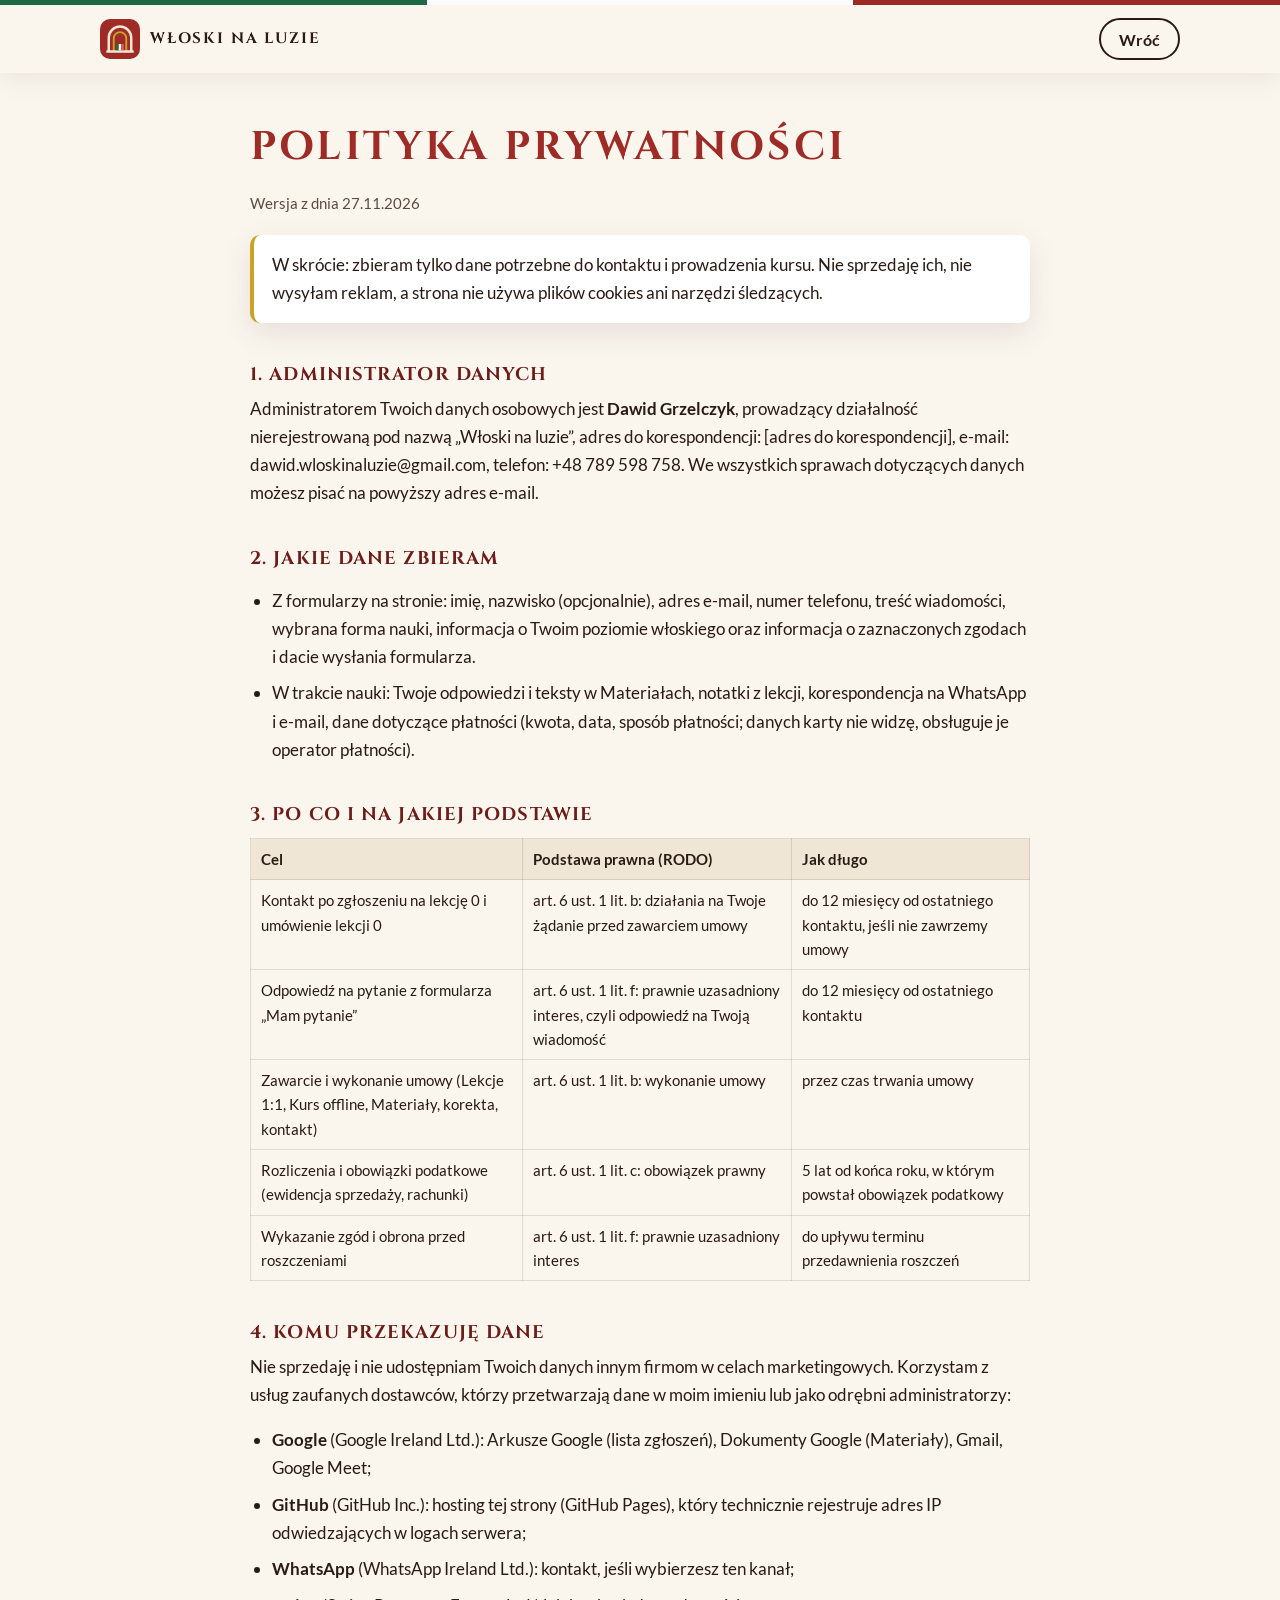
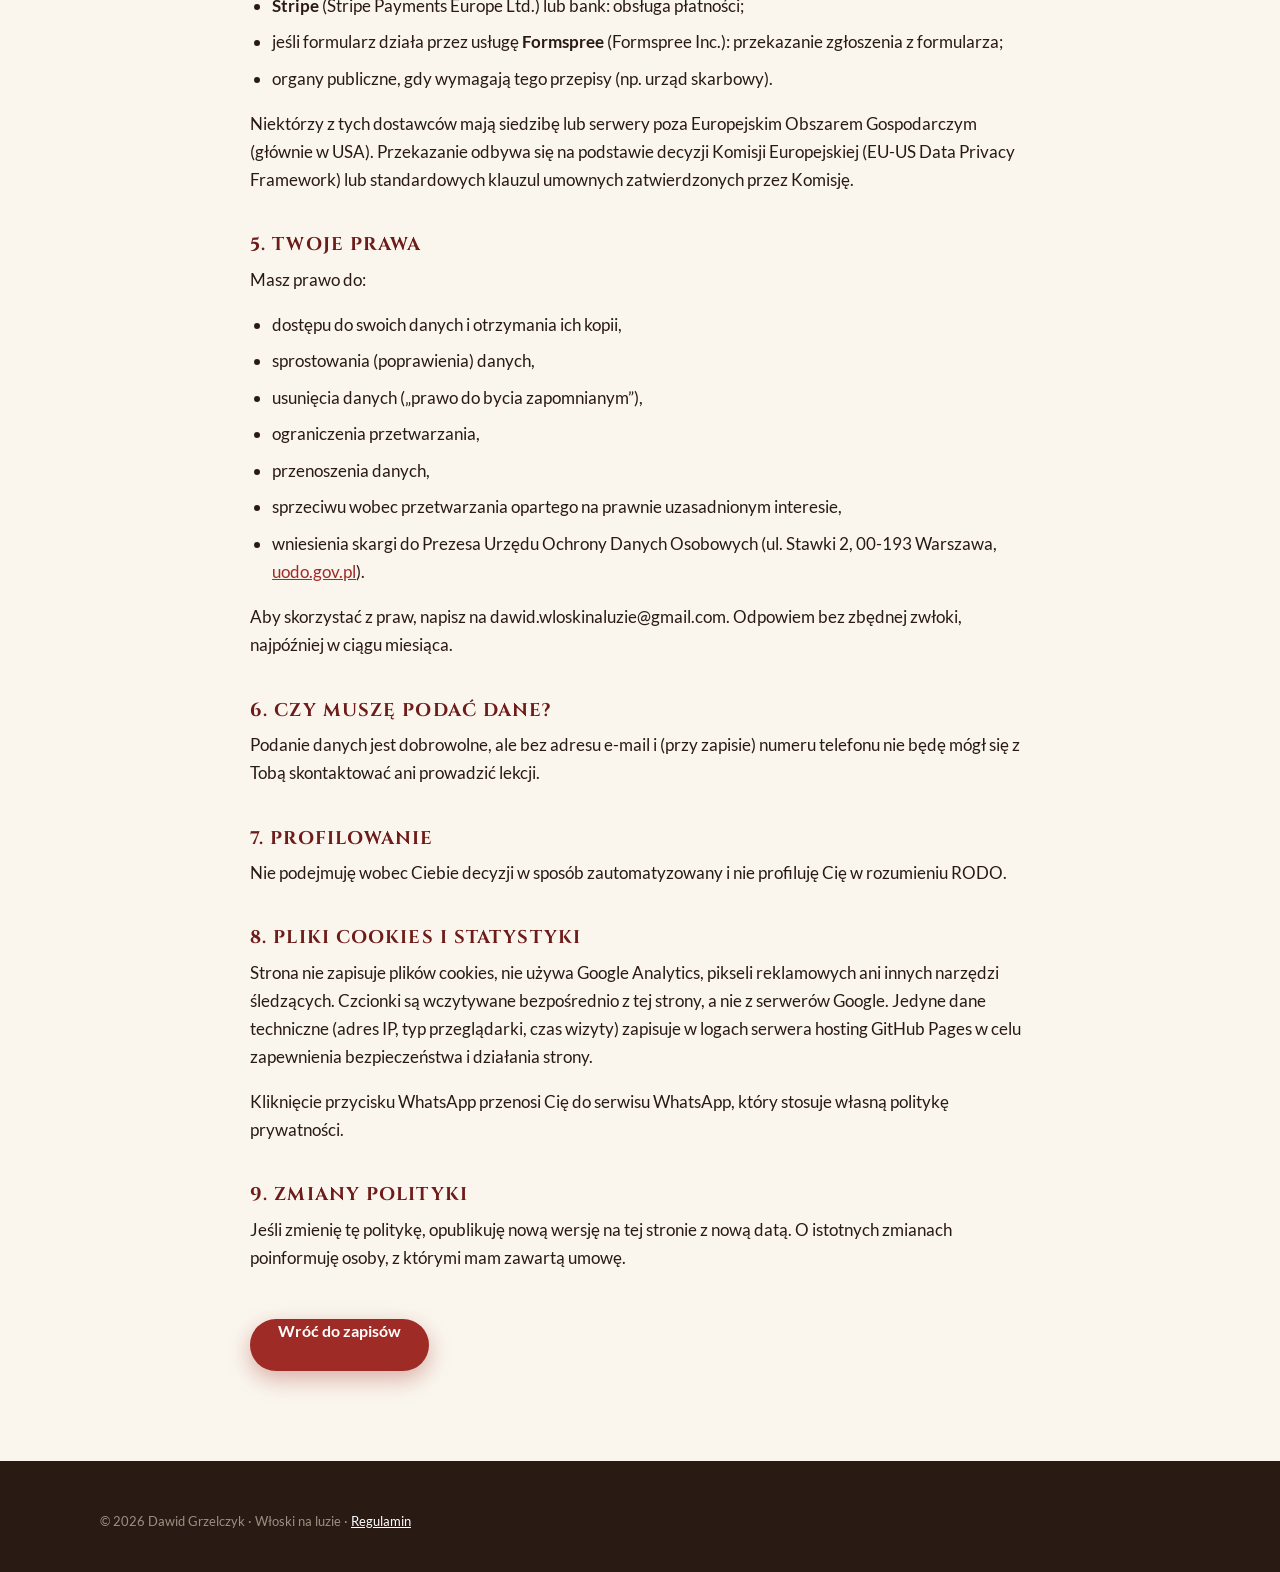
==== commit d22a3b0a: "Lekcje 1:1 online obok kursu offline, imię Dawid, poprawki sprzedażowe - sekcja wyboru: lekcje 1:1 (" ====
--- a/polityka-prywatnosci.html
+++ b/polityka-prywatnosci.html
@@ -21,7 +21,7 @@
 
 <main class="legal-page" id="main">
   <h1>Polityka prywatności</h1>
-  <p class="meta">Wersja z dnia <span data-cfg="termsVersion">26.11.2026</span></p>
+  <p class="meta">Wersja z dnia <span data-cfg="termsVersion">27.11.2026</span></p>
 
   <div class="box-note">W skrócie: zbieram tylko dane potrzebne do kontaktu i prowadzenia kursu. Nie sprzedaję ich, nie wysyłam reklam, a strona nie używa plików cookies ani narzędzi śledzących.</div>
 
@@ -30,8 +30,8 @@
 
   <h2>2. Jakie dane zbieram</h2>
   <ul>
-    <li>Z formularzy na stronie: imię, nazwisko (opcjonalnie), adres e-mail, numer telefonu, treść wiadomości, informacja o Twoim poziomie włoskiego oraz informacja o zaznaczonych zgodach i dacie wysłania formularza.</li>
-    <li>W trakcie kursu: Twoje odpowiedzi i teksty w Materiałach, notatki z lekcji, korespondencja na WhatsApp i e-mail, dane dotyczące płatności (kwota, data, sposób płatności; danych karty nie widzę, obsługuje je operator płatności).</li>
+    <li>Z formularzy na stronie: imię, nazwisko (opcjonalnie), adres e-mail, numer telefonu, treść wiadomości, wybrana forma nauki, informacja o Twoim poziomie włoskiego oraz informacja o zaznaczonych zgodach i dacie wysłania formularza.</li>
+    <li>W trakcie nauki: Twoje odpowiedzi i teksty w Materiałach, notatki z lekcji, korespondencja na WhatsApp i e-mail, dane dotyczące płatności (kwota, data, sposób płatności; danych karty nie widzę, obsługuje je operator płatności).</li>
   </ul>
 
   <h2>3. Po co i na jakiej podstawie</h2>
@@ -40,7 +40,7 @@
     <tbody>
       <tr><td>Kontakt po zgłoszeniu na lekcję 0 i umówienie lekcji 0</td><td>art. 6 ust. 1 lit. b: działania na Twoje żądanie przed zawarciem umowy</td><td>do 12 miesięcy od ostatniego kontaktu, jeśli nie zawrzemy umowy</td></tr>
       <tr><td>Odpowiedź na pytanie z formularza „Mam pytanie”</td><td>art. 6 ust. 1 lit. f: prawnie uzasadniony interes, czyli odpowiedź na Twoją wiadomość</td><td>do 12 miesięcy od ostatniego kontaktu</td></tr>
-      <tr><td>Zawarcie i wykonanie umowy (lekcje, Materiały, korekta, kontakt)</td><td>art. 6 ust. 1 lit. b: wykonanie umowy</td><td>przez czas trwania umowy</td></tr>
+      <tr><td>Zawarcie i wykonanie umowy (Lekcje 1:1, Kurs offline, Materiały, korekta, kontakt)</td><td>art. 6 ust. 1 lit. b: wykonanie umowy</td><td>przez czas trwania umowy</td></tr>
       <tr><td>Rozliczenia i obowiązki podatkowe (ewidencja sprzedaży, rachunki)</td><td>art. 6 ust. 1 lit. c: obowiązek prawny</td><td>5 lat od końca roku, w którym powstał obowiązek podatkowy</td></tr>
       <tr><td>Wykazanie zgód i obrona przed roszczeniami</td><td>art. 6 ust. 1 lit. f: prawnie uzasadniony interes</td><td>do upływu terminu przedawnienia roszczeń</td></tr>
     </tbody>
@@ -72,7 +72,7 @@
   <p>Aby skorzystać z praw, napisz na <span data-cfg="ownerEmail">[adres@email.pl]</span>. Odpowiem bez zbędnej zwłoki, najpóźniej w ciągu miesiąca.</p>
 
   <h2>6. Czy muszę podać dane?</h2>
-  <p>Podanie danych jest dobrowolne, ale bez adresu e-mail i (przy zapisie) numeru telefonu nie będę mógł się z Tobą skontaktować ani prowadzić kursu.</p>
+  <p>Podanie danych jest dobrowolne, ale bez adresu e-mail i (przy zapisie) numeru telefonu nie będę mógł się z Tobą skontaktować ani prowadzić lekcji.</p>
 
   <h2>7. Profilowanie</h2>
   <p>Nie podejmuję wobec Ciebie decyzji w sposób zautomatyzowany i nie profiluję Cię w rozumieniu RODO.</p>
--- a/assets/css/style.css
+++ b/assets/css/style.css
@@ -144,7 +144,8 @@
 
 /* ---------- Hero ---------- */
 .hero { position: relative; overflow: hidden; padding: 56px 0 80px; }
-.hero-grid { display: grid; gap: 40px; align-items: center; position: relative; z-index: 2; }
+.hero-grid { display: grid; grid-template-columns: minmax(0, 1fr); gap: 40px; align-items: center; position: relative; z-index: 2; }
+.hero-grid > * { min-width: 0; }
 .hero h1 { color: var(--ink); }
 .hero h1 .accent { color: var(--red); display: block; }
 .rotator {
@@ -446,3 +447,50 @@
   .nav, .mobile-menu, .mobile-cta, .tricolore { display: none !important; }
   body { background: #fff; }
 }
+
+/* ---------- Dwa produkty ---------- */
+.products { display: grid; gap: 22px; max-width: 920px; margin: 0 auto; }
+@media (min-width: 820px) { .products { grid-template-columns: 1fr 1fr; align-items: stretch; } }
+.product {
+  position: relative; background: var(--white); border-radius: 24px; padding: 30px 26px; box-shadow: var(--shadow);
+  border: 2px solid transparent; display: flex; flex-direction: column; transition: transform .35s var(--ease), box-shadow .35s var(--ease);
+}
+.product:hover { transform: translateY(-4px); box-shadow: var(--shadow-lg); }
+.product.featured { border-color: var(--green); }
+.product h3 { font-size: 1.35rem; margin: 14px 0 4px; }
+.product .tag { align-self: flex-start; }
+.product .checks { flex: 1; }
+.product-price { font-family: var(--font-head); font-size: 2.6rem; color: var(--red); line-height: 1.1; margin: 6px 0 12px; }
+.product.featured .product-price { color: var(--green); }
+.product-price small { font-family: var(--font-body); font-size: .95rem; color: var(--ink-soft); }
+.product-for { color: var(--ink-soft); font-size: .98rem; }
+.ribbon {
+  position: absolute; top: -14px; right: 22px; background: var(--green); color: #fff; font-size: .75rem; font-weight: 700;
+  letter-spacing: .08em; text-transform: uppercase; padding: 6px 12px; border-radius: 999px; box-shadow: var(--shadow);
+}
+.center-note { text-align: center; margin: 30px 0 0; color: var(--ink-soft); }
+.center-note a { font-weight: 700; }
+.cta-row { text-align: center; margin-top: 34px; }
+.compare-wide { max-width: 920px; margin: 0 auto; }
+.compare-wide .cta-row { margin-top: 22px; }
+.bar i.us2 { background: linear-gradient(90deg, var(--red), var(--red-dark)); }
+.table-scroll { overflow-x: auto; -webkit-overflow-scrolling: touch; }
+.table-scroll .compare-table { min-width: 460px; }
+
+/* ---------- Jak zacząć ---------- */
+.start-steps { list-style: none; padding: 0; margin: 0 auto 34px; max-width: 820px; display: grid; gap: 12px; }
+@media (min-width: 760px) { .start-steps { grid-template-columns: repeat(3, 1fr); } }
+.start-steps li { display: flex; align-items: center; gap: 12px; background: var(--white); border-radius: var(--radius-sm); padding: 14px 16px; box-shadow: var(--shadow); font-weight: 700; font-size: .95rem; }
+.start-steps b { flex: none; width: 34px; height: 34px; border-radius: 50%; display: grid; place-items: center; background: var(--red); color: #fff; font-family: var(--font-head); }
+
+/* ---------- Wybór produktu w formularzu ---------- */
+.seg { display: grid; grid-template-columns: repeat(3, 1fr); gap: 8px; }
+.seg label { cursor: pointer; position: relative; }
+.seg input { position: absolute; opacity: 0; pointer-events: none; }
+.seg span {
+  display: flex; align-items: center; justify-content: center; text-align: center; min-height: 50px; padding: 6px 8px;
+  border: 1.5px solid #D8CBB8; border-radius: 12px; background: var(--cream); font-weight: 700; font-size: .92rem;
+  transition: background .2s, border-color .2s, color .2s;
+}
+.seg input:checked + span { background: var(--green); border-color: var(--green); color: #fff; }
+.seg input:focus-visible + span { outline: 3px solid var(--gold); outline-offset: 2px; }
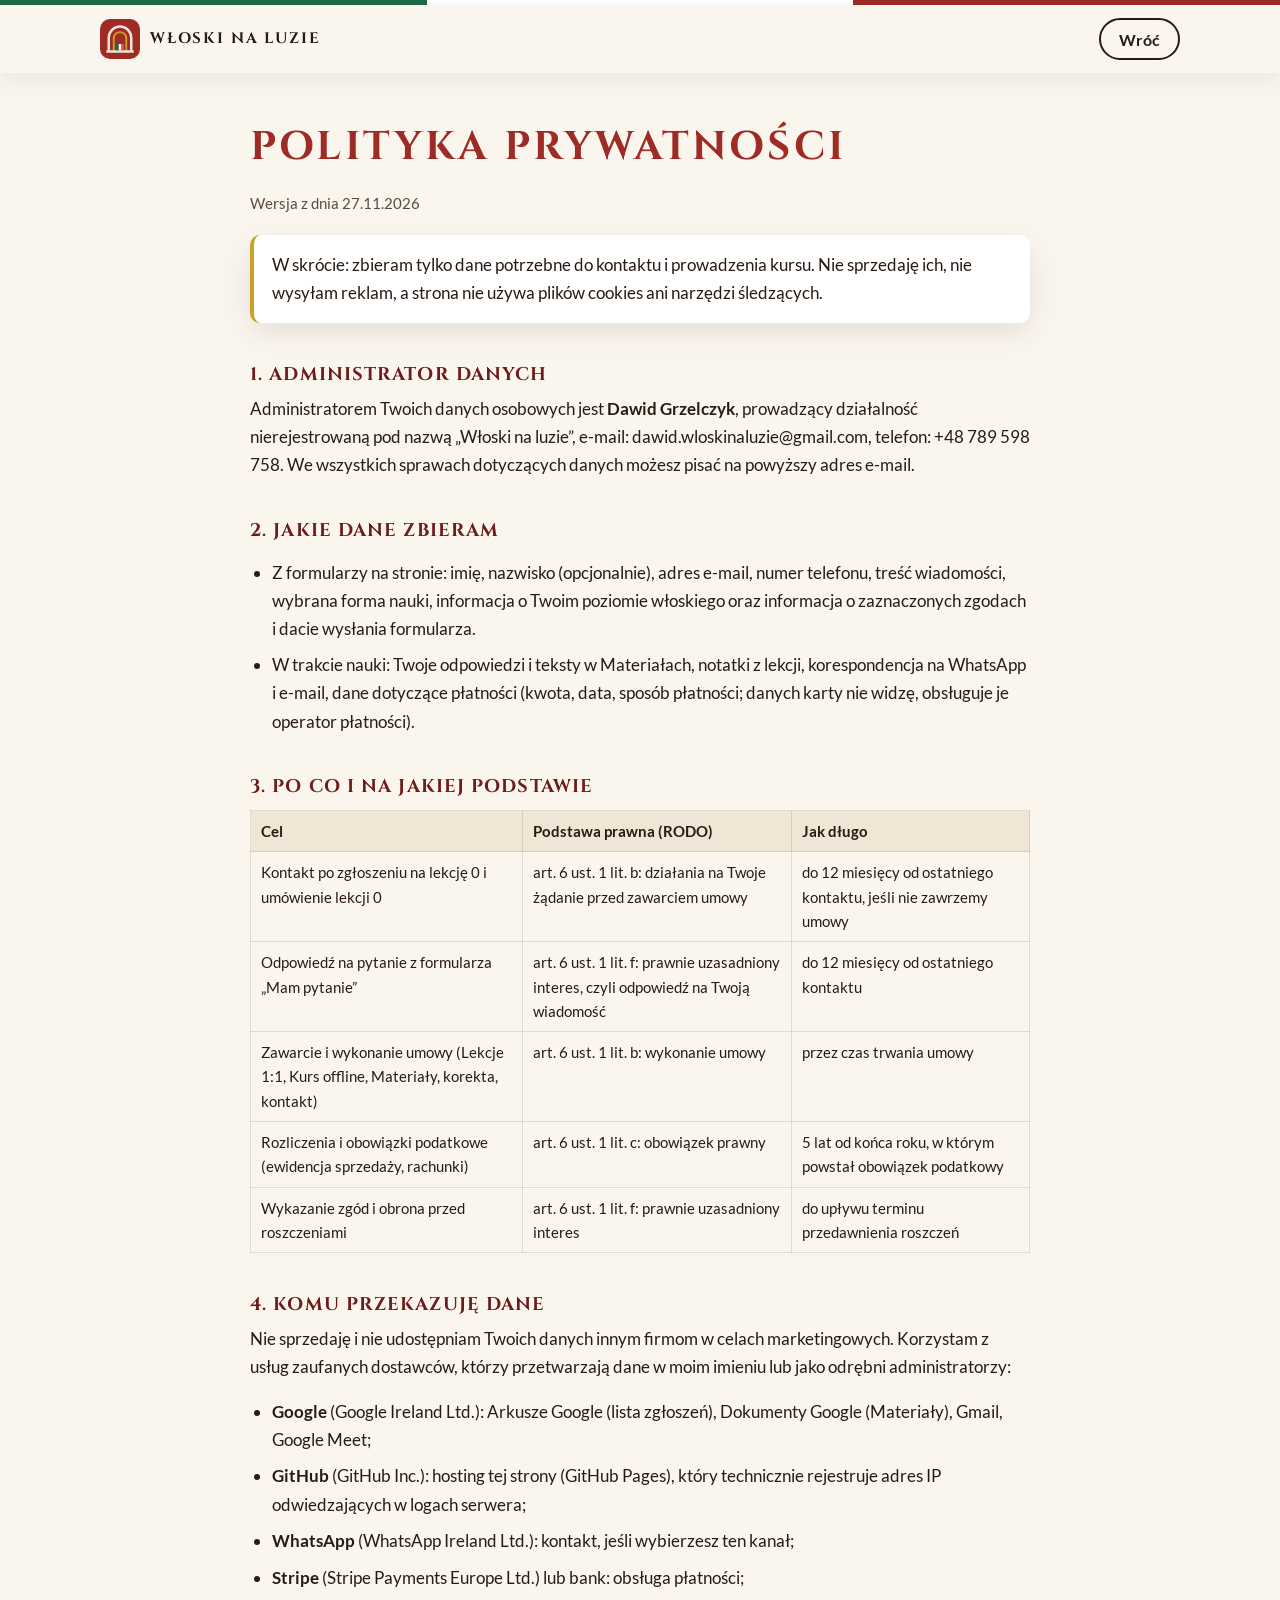
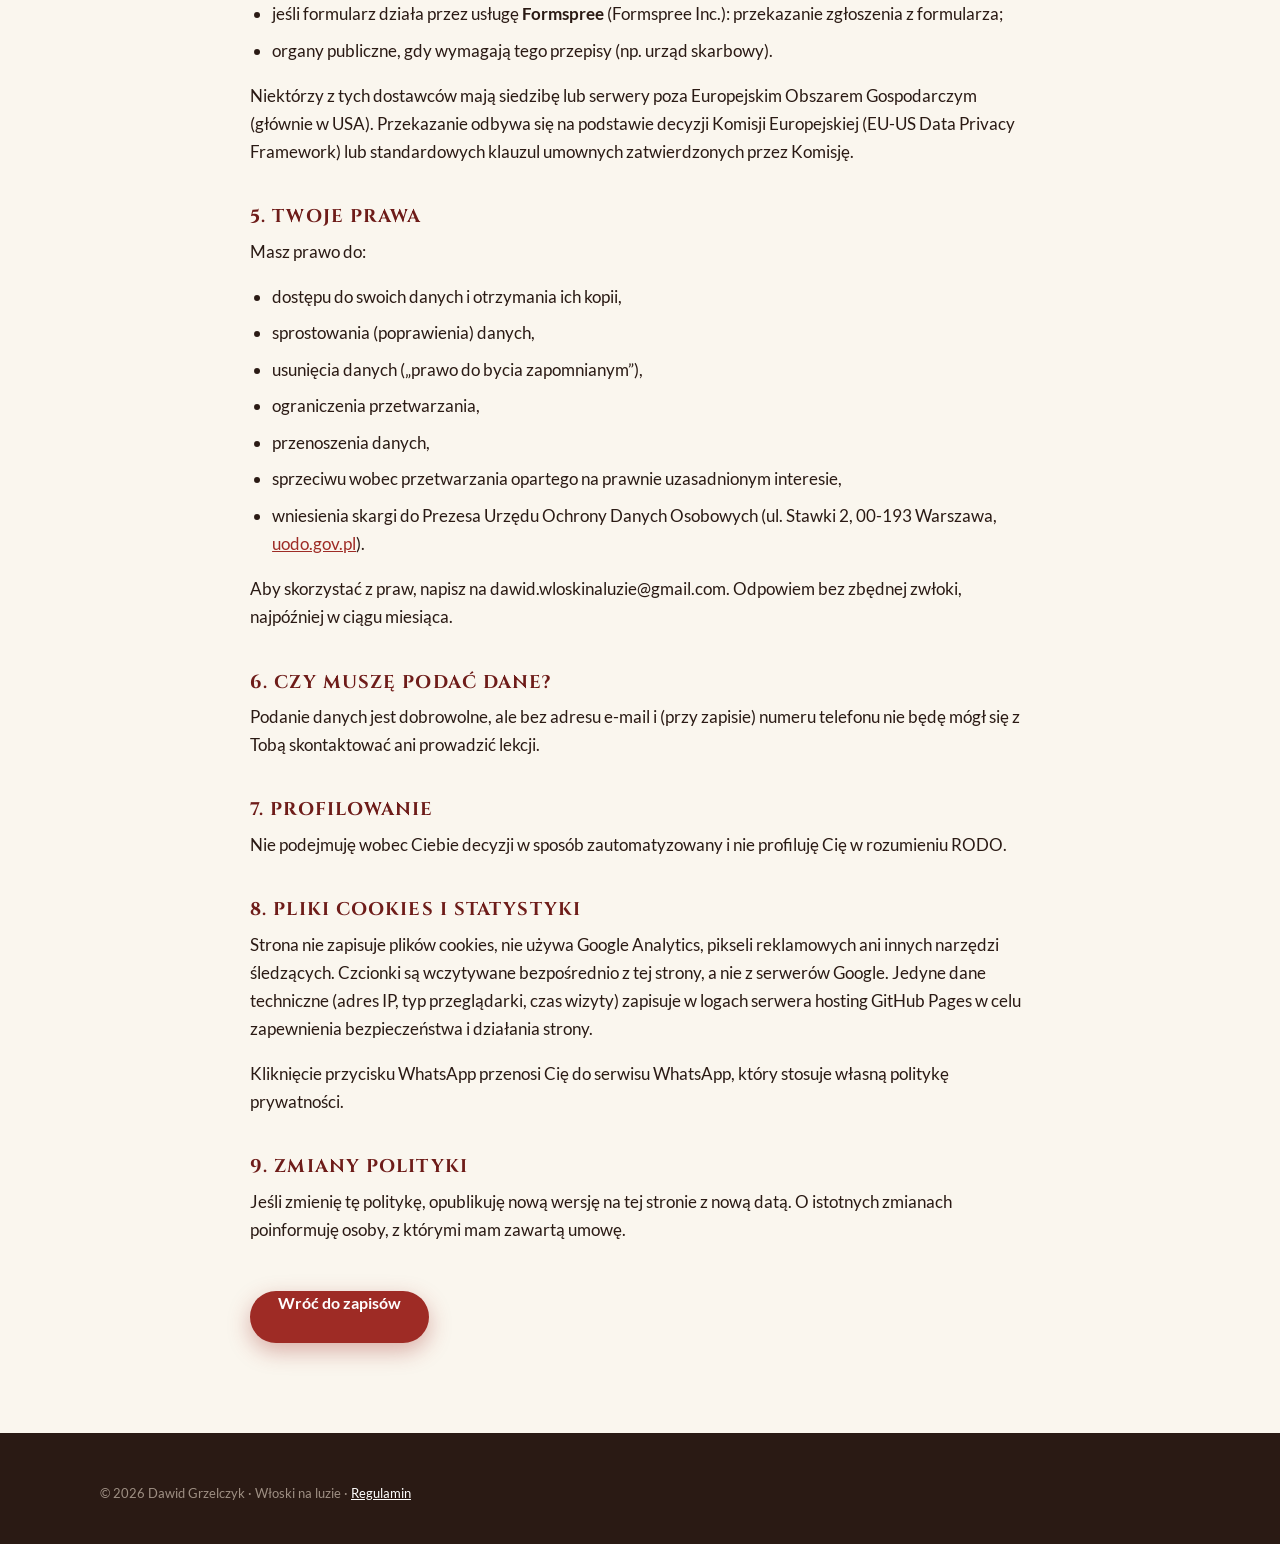
==== commit 0c062116: "Obóz L1-3 w cenie pierwszego miesiąca, kontakt e-mail zamiast adresu Adres pocztowy jest opcjonalny " ====
--- a/polityka-prywatnosci.html
+++ b/polityka-prywatnosci.html
@@ -26,7 +26,7 @@
   <div class="box-note">W skrócie: zbieram tylko dane potrzebne do kontaktu i prowadzenia kursu. Nie sprzedaję ich, nie wysyłam reklam, a strona nie używa plików cookies ani narzędzi śledzących.</div>
 
   <h2>1. Administrator danych</h2>
-  <p>Administratorem Twoich danych osobowych jest <strong><span data-cfg="ownerName">[Imię i Nazwisko]</span></strong>, prowadzący działalność nierejestrowaną pod nazwą „Włoski na luzie”, adres do korespondencji: <span data-cfg="ownerAddress">[adres do korespondencji]</span>, e-mail: <span data-cfg="ownerEmail">[adres@email.pl]</span>, telefon: <span data-cfg="ownerPhone">[+48 000 000 000]</span>. We wszystkich sprawach dotyczących danych możesz pisać na powyższy adres e-mail.</p>
+  <p>Administratorem Twoich danych osobowych jest <strong><span data-cfg="ownerName">[Imię i Nazwisko]</span></strong>, prowadzący działalność nierejestrowaną pod nazwą „Włoski na luzie”, <span data-if-cfg="ownerAddress">adres do korespondencji: <span data-cfg="ownerAddress">[adres do korespondencji]</span>, </span>e-mail: <span data-cfg="ownerEmail">[adres@email.pl]</span>, telefon: <span data-cfg="ownerPhone">[+48 000 000 000]</span>. We wszystkich sprawach dotyczących danych możesz pisać na powyższy adres e-mail.</p>
 
   <h2>2. Jakie dane zbieram</h2>
   <ul>
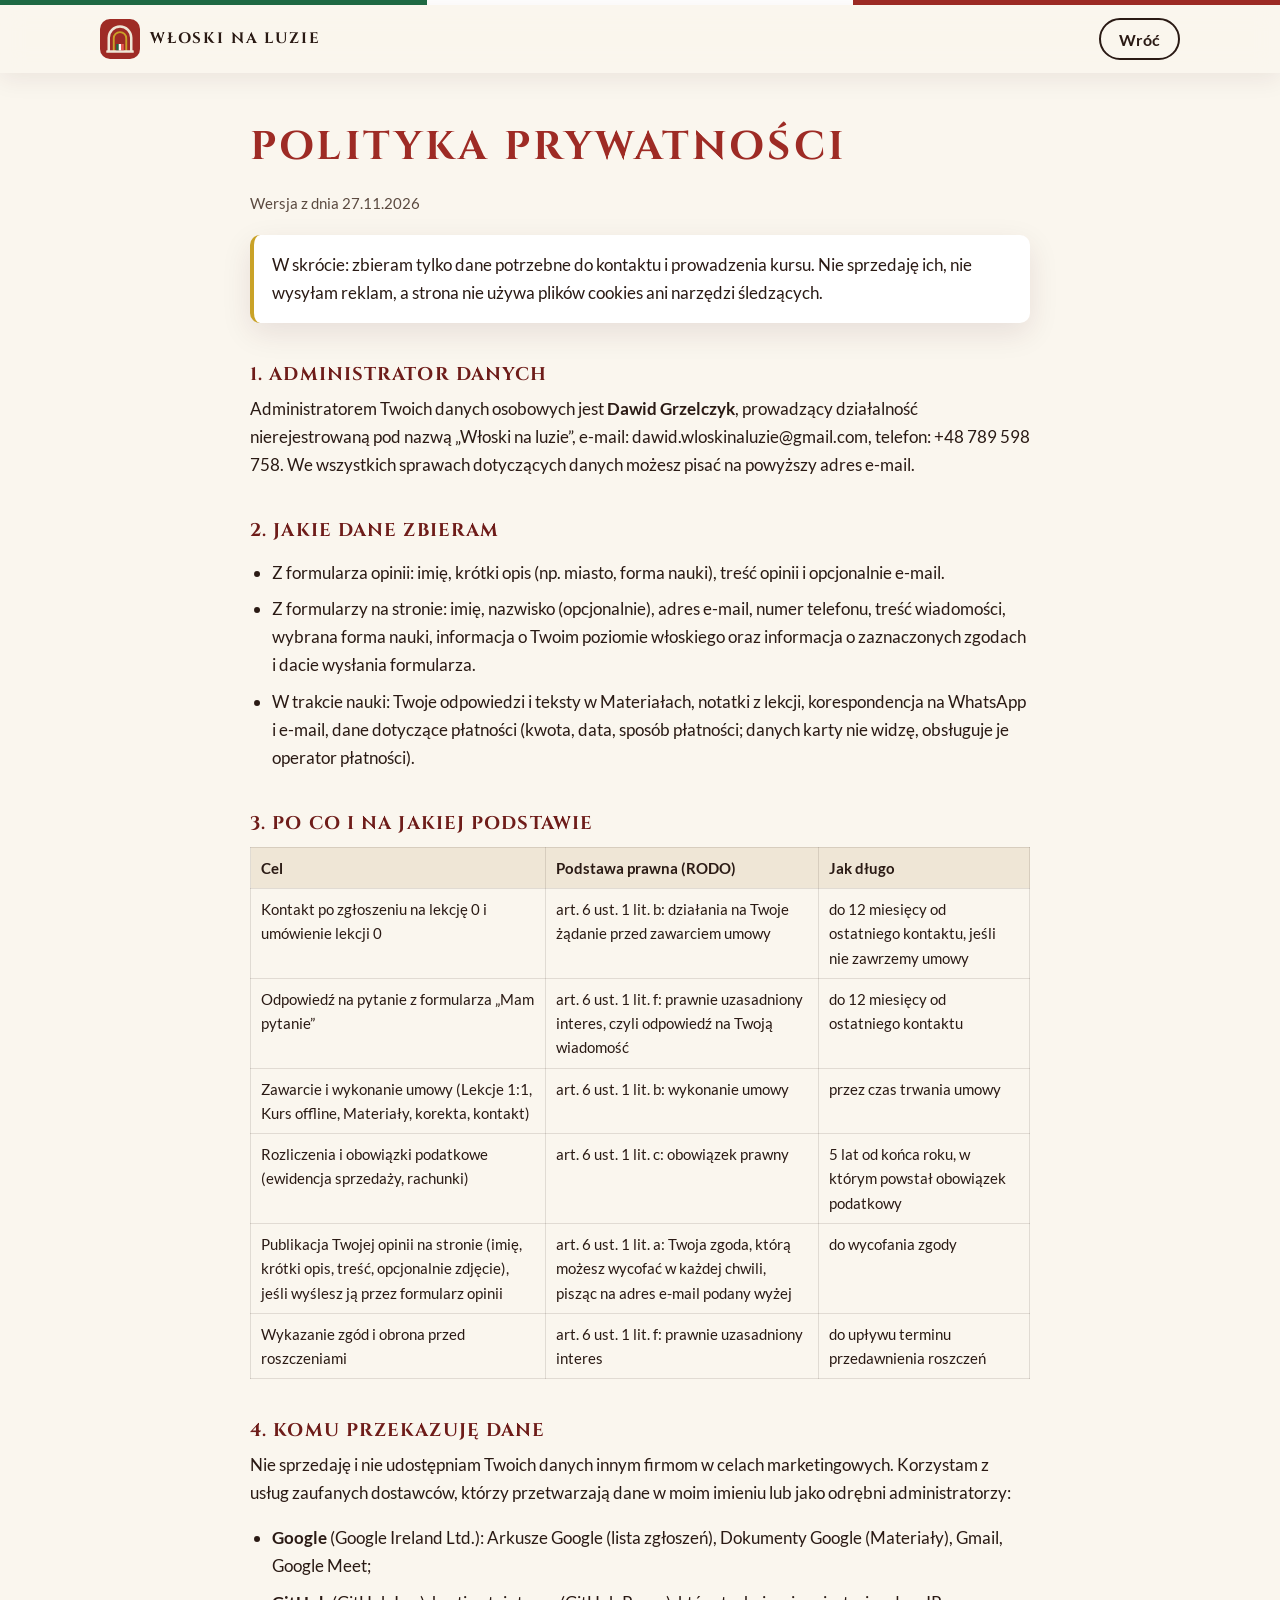
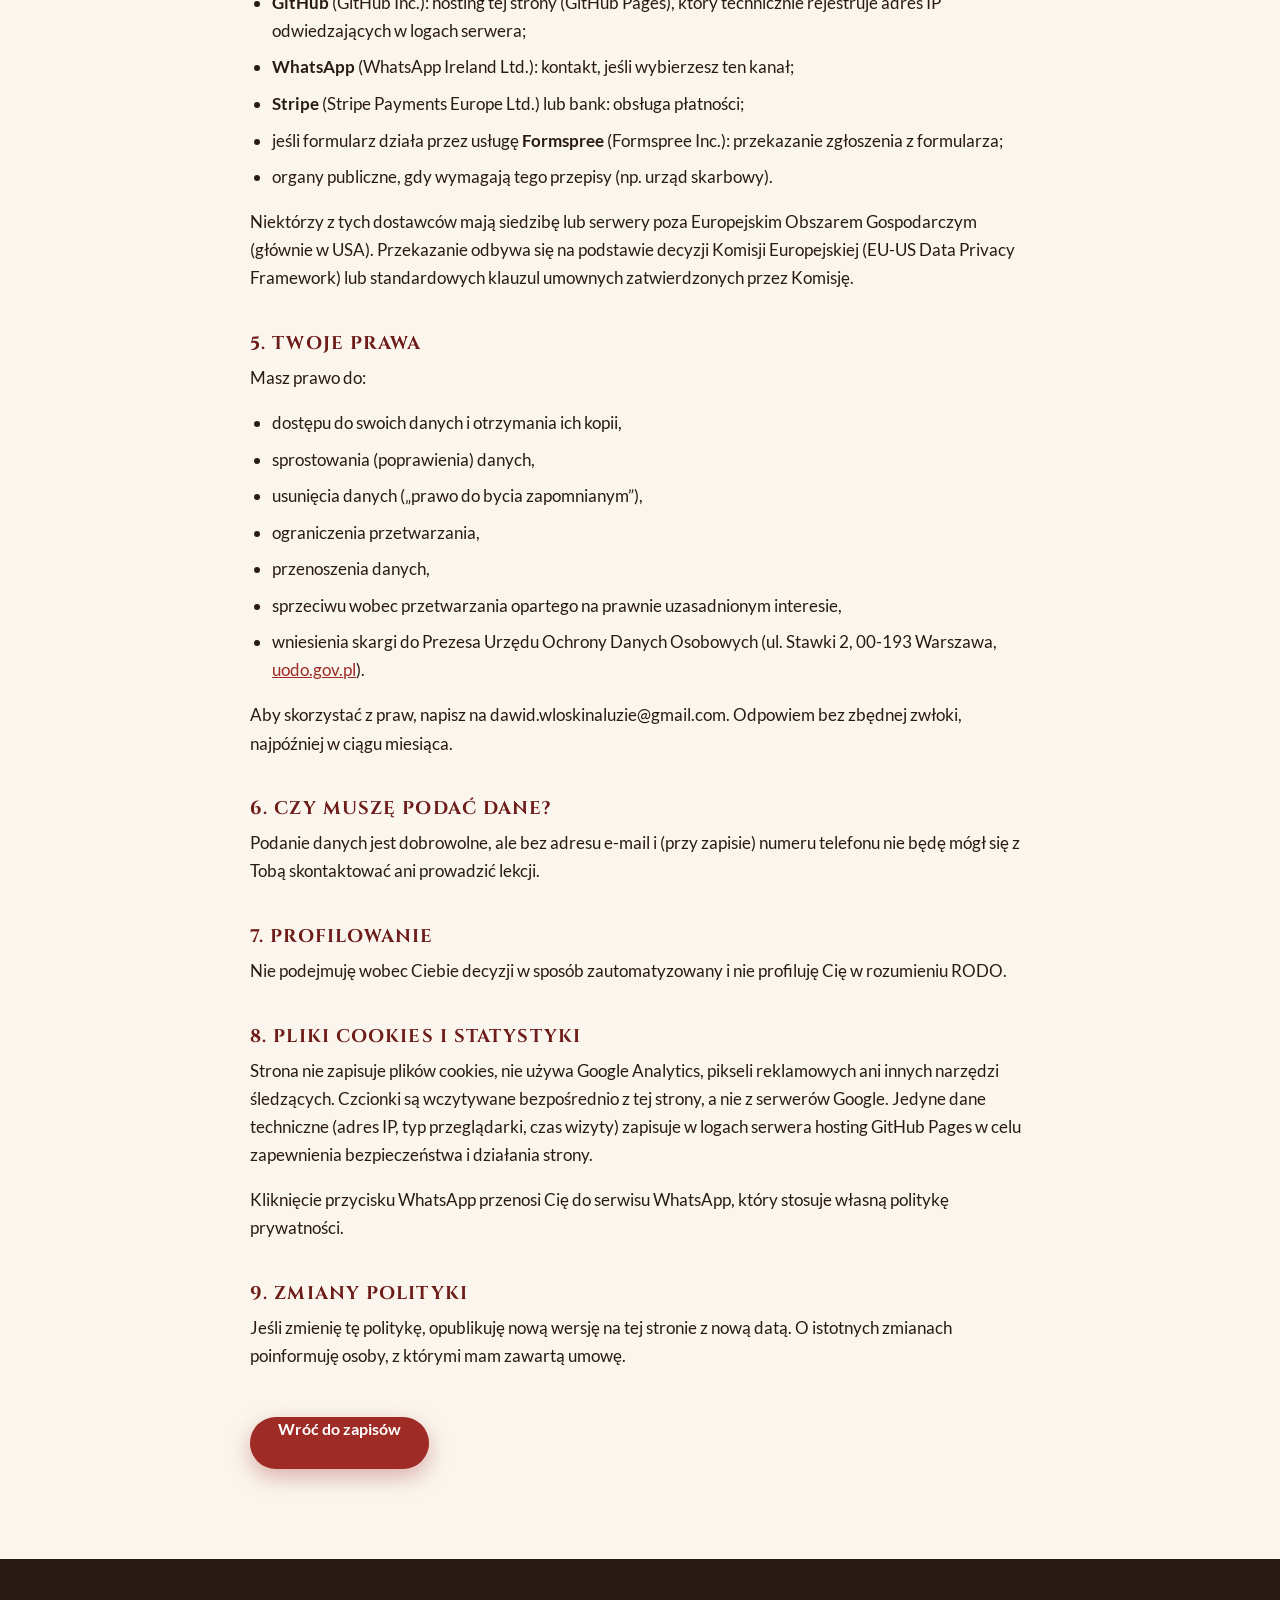
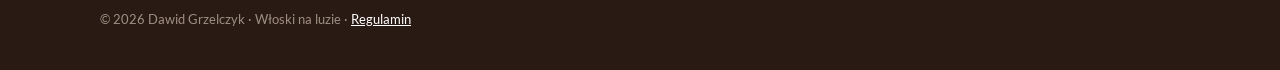
==== commit f1d2a9d6: "Sekcja Wasze opinie i formularz opinii dla uczniów Opinie wpisuje się w config.js; sekcja pokazuje s" ====
--- a/polityka-prywatnosci.html
+++ b/polityka-prywatnosci.html
@@ -6,6 +6,7 @@
   <title>Polityka prywatności · Włoski na luzie</title>
   <meta name="description" content="Jak Włoski na luzie przetwarza dane osobowe (RODO).">
   <meta name="theme-color" content="#9E2B25">
+  <link rel="canonical" href="https://wloskinaluzie.pl/polityka-prywatnosci.html">
   <link rel="icon" href="favicon.svg" type="image/svg+xml">
   <link rel="stylesheet" href="assets/css/fonts.css">
   <link rel="stylesheet" href="assets/css/style.css">
@@ -30,6 +31,7 @@
 
   <h2>2. Jakie dane zbieram</h2>
   <ul>
+    <li>Z formularza opinii: imię, krótki opis (np. miasto, forma nauki), treść opinii i opcjonalnie e-mail.</li>
     <li>Z formularzy na stronie: imię, nazwisko (opcjonalnie), adres e-mail, numer telefonu, treść wiadomości, wybrana forma nauki, informacja o Twoim poziomie włoskiego oraz informacja o zaznaczonych zgodach i dacie wysłania formularza.</li>
     <li>W trakcie nauki: Twoje odpowiedzi i teksty w Materiałach, notatki z lekcji, korespondencja na WhatsApp i e-mail, dane dotyczące płatności (kwota, data, sposób płatności; danych karty nie widzę, obsługuje je operator płatności).</li>
   </ul>
@@ -42,6 +44,7 @@
       <tr><td>Odpowiedź na pytanie z formularza „Mam pytanie”</td><td>art. 6 ust. 1 lit. f: prawnie uzasadniony interes, czyli odpowiedź na Twoją wiadomość</td><td>do 12 miesięcy od ostatniego kontaktu</td></tr>
       <tr><td>Zawarcie i wykonanie umowy (Lekcje 1:1, Kurs offline, Materiały, korekta, kontakt)</td><td>art. 6 ust. 1 lit. b: wykonanie umowy</td><td>przez czas trwania umowy</td></tr>
       <tr><td>Rozliczenia i obowiązki podatkowe (ewidencja sprzedaży, rachunki)</td><td>art. 6 ust. 1 lit. c: obowiązek prawny</td><td>5 lat od końca roku, w którym powstał obowiązek podatkowy</td></tr>
+      <tr><td>Publikacja Twojej opinii na stronie (imię, krótki opis, treść, opcjonalnie zdjęcie), jeśli wyślesz ją przez formularz opinii</td><td>art. 6 ust. 1 lit. a: Twoja zgoda, którą możesz wycofać w każdej chwili, pisząc na adres e-mail podany wyżej</td><td>do wycofania zgody</td></tr>
       <tr><td>Wykazanie zgód i obrona przed roszczeniami</td><td>art. 6 ust. 1 lit. f: prawnie uzasadniony interes</td><td>do upływu terminu przedawnienia roszczeń</td></tr>
     </tbody>
   </table>
--- a/assets/css/style.css
+++ b/assets/css/style.css
@@ -494,3 +494,31 @@
 }
 .seg input:checked + span { background: var(--green); border-color: var(--green); color: #fff; }
 .seg input:focus-visible + span { outline: 3px solid var(--gold); outline-offset: 2px; }
+
+/* ---------- Opinie ---------- */
+.reviews {
+  display: grid; grid-auto-flow: column; grid-auto-columns: 86%; gap: 16px; overflow-x: auto;
+  scroll-snap-type: x mandatory; -webkit-overflow-scrolling: touch; padding: 6px 4px 18px; margin: 0 -4px;
+  scrollbar-width: none;
+}
+.reviews::-webkit-scrollbar { display: none; }
+@media (min-width: 760px) {
+  .reviews { grid-auto-flow: row; grid-template-columns: repeat(3, 1fr); grid-auto-columns: auto; overflow: visible; }
+  .reviews.few { grid-template-columns: repeat(auto-fit, minmax(280px, 360px)); justify-content: center; }
+}
+.review {
+  scroll-snap-align: start; margin: 0; background: var(--white); border-radius: var(--radius); padding: 26px 24px 22px;
+  box-shadow: var(--shadow); display: flex; flex-direction: column; position: relative; border-top: 4px solid var(--gold);
+}
+.review::before {
+  content: "\201C"; position: absolute; top: 2px; right: 18px; font-family: var(--font-head); font-size: 4.5rem;
+  line-height: 1; color: var(--travertine);
+}
+.review blockquote { margin: 0 0 18px; flex: 1; font-size: 1rem; color: var(--ink); position: relative; }
+.review figcaption { display: flex; align-items: center; gap: 12px; }
+.review figcaption b { display: block; }
+.review figcaption small { display: block; color: var(--ink-soft); font-size: .85rem; }
+.avatar {
+  flex: none; width: 52px; height: 52px; border-radius: 50%; object-fit: cover; display: grid; place-items: center;
+  background: var(--red); color: #fff; font-family: var(--font-head); font-size: 1.3rem; font-weight: 700;
+}
